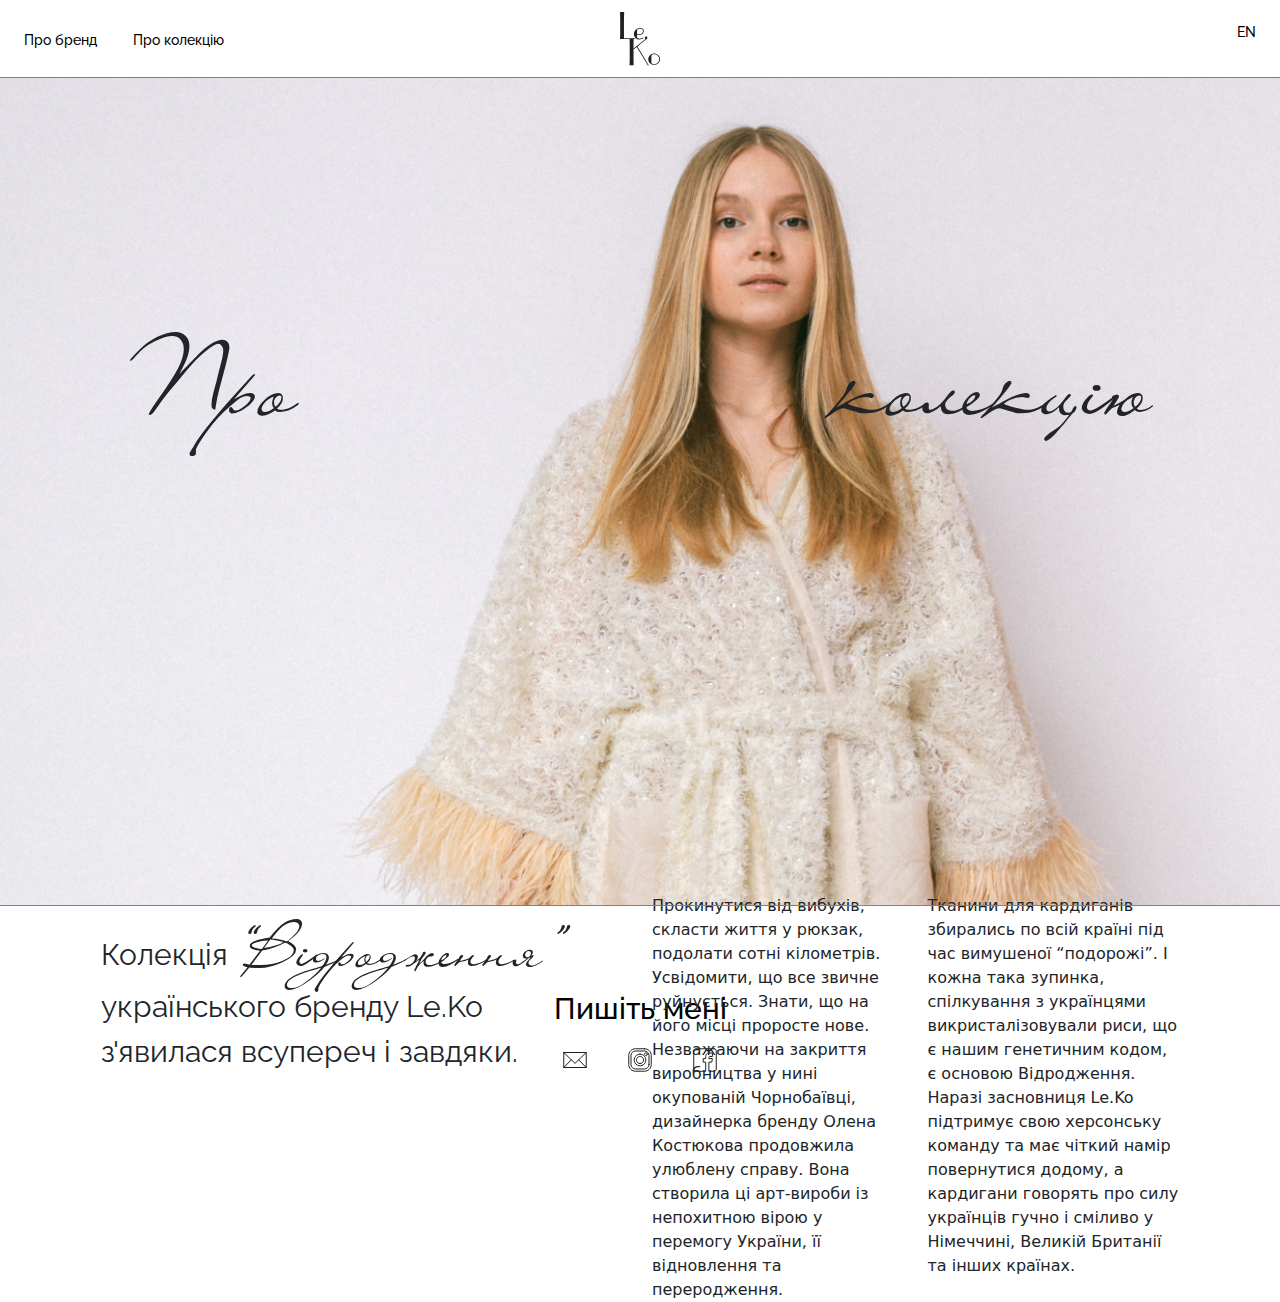
==== about-us.html @ fc782936 "added new page about us" ====
<!doctype html>
<html lang="en">
<head>
    <meta charset="UTF-8">
    <meta name="viewport"
          content="width=device-width, user-scalable=no, initial-scale=1.0, maximum-scale=1.0, minimum-scale=1.0">
    <meta http-equiv="X-UA-Compatible" content="ie=edge">
    <title>Freedom</title>

    <link href="https://cdn.jsdelivr.net/npm/bootstrap@5.0.2/dist/css/bootstrap.min.css" rel="stylesheet"
          integrity="sha384-EVSTQN3/azprG1Anm3QDgpJLIm9Nao0Yz1ztcQTwFspd3yD65VohhpuuCOmLASjC" crossorigin="anonymous">

    <link rel="preconnect" href="https://fonts.googleapis.com">
    <link rel="preconnect" href="https://fonts.gstatic.com" crossorigin>
    <link href="https://fonts.googleapis.com/css2?family=Raleway:wght@400;500&display=swap" rel="stylesheet">


    <link rel="stylesheet" href="css/owl.carousel.min.css">
    <link rel="stylesheet" href="css/owl.theme.default.min.css">

    <link rel="stylesheet" href="css/main-style.css">


</head>
<body>


<header class="cont d-flex justify-content-between align-items-center">
    <ul class="d-flex col-4">
        <li><a href="#"> Про бренд </a></li>
        <li><a href="#">Про колекцію</a></li>
    </ul>

    <a href="#" class="logo">
        <img src="images/logo.svg" alt="logo">
    </a>

    <p class="language col-4">
        EN
    </p>

</header>


<section class="main-section about-main-sec">
    <div class="container">

        <div class="d-flex justify-content-between pro-collection">
            <span>Про</span>
            <span>колекцiю</span>

        </div>

        <div class="about-articles row test-j">
            <div class="col-6 ">
            <article class="about-main-comment">
                Колекція <span> “Вiдродження” </span> українського бренду Le.Ko з'явилася всупереч і завдяки.
            </article>
            </div>
            <article class="col-3">
                Прокинутися від вибухів, скласти життя у рюкзак, подолати сотні кілометрів. Усвідомити, що все звичне руйнується. Знати, що на його місці проросте нове.

                Незважаючи на закриття виробництва у нині окупованій Чорнобаївці, дизайнерка бренду Олена Костюкова продовжила улюблену справу. Вона створила ці арт-вироби із непохитною вірою у перемогу України, її відновлення та переродження.
            </article>
            <articl class="col-3">
                Тканини для кардиганів збирались по всій країні під час вимушеної “подорожі”. І кожна така зупинка, спілкування з українцями викристалізовували риси, що є нашим генетичним кодом, є основою Відродження.

                Наразі засновниця Le.Ko підтримує свою херсонську команду та має чіткий намір повернутися додому, а кардигани говорять про силу українців гучно і сміливо у Німеччині, Великій Британії та інших країнах.
            </article>
        </div>




    </div>





</section>







<footer>
    <div class="contacts">
        <p>
            Пишіть мені
        </p>

        <a href="#">
            <img src="images/mail.svg" alt="mail">
        </a>

        <a href="#">
            <img src="images/insta.svg" alt="insta">
        </a>

        <a href="#">
            <img src="images/facebook.svg" alt="facebook">
        </a>

    </div>
</footer>


<script
        src="https://code.jquery.com/jquery-3.6.0.min.js"
        integrity="sha256-/xUj+3OJU5yExlq6GSYGSHk7tPXikynS7ogEvDej/m4="
        crossorigin="anonymous"></script>

<script src="https://cdn.jsdelivr.net/npm/bootstrap@5.0.2/dist/js/bootstrap.bundle.min.js"
        integrity="sha384-MrcW6ZMFYlzcLA8Nl+NtUVF0sA7MsXsP1UyJoMp4YLEuNSfAP+JcXn/tWtIaxVXM"
        crossorigin="anonymous"></script>


<script src="js/owl.carousel.min.js"></script>
<script src="js/owl.carousel.js"></script>

<script src="js/script-freedom.js"></script>

</body>
</html>
---- css/main-style.css ----
@import url(bootstrap.css);
@font-face {
  font-family: 'Liana';
  src: url("../fonts/Liana.woff2") format("woff2"), url("../fonts/Liana.woff") format("woff"), url("../fonts/Liana.ttf") format("truetype");
  font-weight: normal;
  font-style: normal;
  font-display: swap; }
* {
  margin: 0;
  padding: 0;
  box-sizing: border-box; }

body {
  overflow-x: hidden; }

header {
  font-weight: 500;
  color: #000;
  font-size: 14px;
  font-family: "Raleway", sans-serif;
  padding-top: 12px;
  padding-bottom: 12px; }
  header svg {
    width: 100%; }
  header ul {
    flex-wrap: wrap;
    padding-left: 0;
    margin-bottom: 0; }
  header li {
    padding-top: 2px;
    list-style: none;
    margin: 0 18px; }
    header li:last-of-type {
      margin-right: 0; }
    header li:first-of-type {
      margin-left: 0; }
    header li a:hover {
      color: #000; }
    @media screen and (max-width: 768px) {
      header li {
        margin-left: 0; } }

.logo {
  display: block;
  max-width: 60px; }
  .logo img {
    display: block;
    width: 100%; }

.container {
  padding-left: 31px;
  padding-right: 31px;
  margin: auto; }

section {
  position: relative; }

a {
  text-decoration: none;
  display: inline-block;
  color: #000; }

.language {
  padding-top: 2px;
  text-align: end; }

div.carousel {
  position: relative; }

.btn-scroll-right {
  position: absolute;
  right: 10px;
  top: 48%;
  width: 40px;
  height: 40px;
  padding: 0; }

.btn-scroll-left {
  position: absolute;
  left: 10px;
  top: 48%;
  width: 40px;
  height: 40px;
  padding: 0;
  transform: rotate(180deg); }

ul.items {
  width: 100%;
  height: 600px;
  display: flex;
  padding: 0;
  margin: 0;
  /*margin-left: -320px;*/
  /*margin-left: -400px;*/
  position: relative;
  align-items: center; }

ul.items li {
  list-style-type: none;
  /*width: 288px;*/
  /*width: 400px;*/
  transition: transform .5s ease-in-out, left .5s ease-in-out, margin-left .5s ease-in-out, margin-right .5s ease-in-out, width .5s ease-in-out, height .5s ease-in-out;
  position: relative;
  /*transform: scale(0);*/
  width: 0;
  height: 0; }

/* all items */
ul.items li span {
  display: none; }

ul.items li:nth-child(3) {
  margin-left: 10px; }

ul.items li:nth-child(5) {
  margin-right: 10px; }

/* right items */
ul.items li:nth-child(2),
ul.items li:nth-child(6) {
  /*transform: scale(.5);*/
  width: 200px;
  height: 300px; }

ul.items li:nth-child(3) {
  /*margin-left: -49px;*/
  /*margin-right: 49px;*/ }

/* center item */
ul.items li:nth-child(4) {
  /*transform: scale(1);*/
  width: 400px;
  height: 600px;
  margin-right: 10px;
  margin-left: 10px;
  cursor: pointer; }

/* left items */
ul.items li:nth-child(3),
ul.items li:nth-child(5) {
  /*transform: scale(.75);*/
  width: 300px;
  height: 450px; }

ul.items img {
  /*width: 400px;*/
  /*height: 600px;*/
  width: 100%;
  height: 100%; }

/* titles */
ul.titles {
  padding: 0;
  margin: 0;
  display: block;
  position: absolute;
  top: 45%;
  font-size: 60px;
  width: 100%;
  text-align: center;
  color: red; }
  ul.titles a {
    color: white; }

ul.titles li {
  list-style-type: none;
  transform: scale(0);
  opacity: 0;
  transition: transform .5s linear, opacity .5s linear;
  position: absolute;
  width: 100%;
  top: 0;
  font-weight: 400;
  color: #fff;
  font-size: 170px;
  font-family: "Liana"; }

ul.titles li:nth-child(4) {
  opacity: 1;
  transform: scale(1); }

div.carousel a.left {
  position: absolute;
  left: 0;
  top: 0;
  bottom: 0;
  width: 36%; }

div.carousel a.right {
  position: absolute;
  right: 0;
  top: 0;
  bottom: 0;
  width: 36%; }

h1 {
  font-weight: 400;
  color: #000;
  font-size: 100px;
  font-family: "Liana"; }

.text {
  font-weight: 400;
  color: #000;
  font-size: 16px;
  font-family: "Raleway", sans-serif;
  line-height: 24px; }

.title {
  font-weight: 500;
  color: #000;
  font-size: 30px;
  font-family: "Raleway", sans-serif; }
  @media screen and (max-width: 912px) {
    .title {
      font-size: 24px; } }

.main-section {
  position: relative; }
  .main-section:before {
    content: '';
    display: block;
    height: 1px;
    background-color: gray;
    position: absolute;
    top: -1px;
    width: 100%; }
  .main-section:after {
    content: '';
    display: block;
    height: 1px;
    background-color: gray;
    position: absolute;
    bottom: 0;
    width: 100%; }
    @media screen and (max-width: 800px) {
      .main-section:after {
        display: none; } }
  .main-section .big-pic-main {
    position: relative;
    margin-right: -200px;
    max-width: 715px; }
    .main-section .big-pic-main img {
      display: block;
      width: 100%; }
  @media screen and (max-width: 1060px) {
    .main-section .main-sec-article {
      padding-top: 65px; }
    .main-section .main-sec-p-cont {
      margin-bottom: 45px; }
    .main-section .button {
      margin-bottom: 60px; } }
  @media screen and (max-width: 912px) {
    .main-section h1 {
      font-size: 50px; } }
  @media screen and (max-width: 830px) {
    .main-section .button {
      padding: 15px 30px; } }
  @media screen and (max-width: 800px) {
    .main-section .cont.d-flex {
      flex-direction: column-reverse; }
    .main-section .big-pic-main {
      margin: 0 -20px;
      max-width: 800px; }
      .main-section .big-pic-main:after {
        content: '';
        display: block;
        height: 1px;
        background-color: gray;
        position: absolute;
        bottom: 0;
        width: 100%; }
    .main-section .main-sec-article {
      max-width: 100%;
      margin-right: 0; }
    .main-section .button {
      display: none; }
    .main-section .main-sec-p {
      max-width: 100%; }
    .main-section h1 {
      position: absolute;
      top: 23px;
      right: 20px;
      z-index: 2; }
    .main-section .main-sec-p-cont {
      margin-bottom: 0; } }
  @media screen and (max-width: 550px) {
    .main-section .main-sec-p-cont {
      flex-direction: column; }
    .main-section .main-sec-p {
      margin-bottom: 0;
      max-width: 100%; }
      .main-section .main-sec-p:first-of-type {
        margin-right: 0;
        margin-bottom: 20px; } }

.rebirth-main-img {
  background-image: url("../images/rebirth-main.jpg"); }

.light-main-sec {
  background-image: url("../images/light-main-pic.jpg"); }

.flight-main-sec {
  background-image: url("../images/flight-main-sec.jpg"); }

.main-sec-picture {
  right: 0;
  top: 0;
  bottom: 0;
  position: absolute;
  max-width: 660px;
  padding: 0; }

.main-sec-article {
  padding-top: 105px;
  max-width: 49%;
  margin-right: 20px; }
  .main-sec-article .title {
    margin-bottom: 24px; }

.main-sec-p {
  max-width: 292px;
  width: 100%; }
  .main-sec-p:first-of-type {
    margin-right: 25px;
    margin-bottom: 0; }

.main-sec-p-cont {
  display: flex;
  margin-bottom: 60px; }

.button {
  text-align: center;
  display: inline-block;
  color: #000;
  margin-bottom: 120px;
  font-weight: 400;
  color: #000;
  font-size: 14px;
  font-family: "Raleway", sans-serif;
  padding: 30px 55px;
  border-radius: 50%;
  border: 1px solid #000; }

.cont {
  max-width: 1252px;
  margin: auto; }
  @media screen and (max-width: 1300px) {
    .cont {
      padding-left: 10px;
      padding-right: 10px; } }
  @media screen and (max-width: 800px) {
    .cont {
      padding-left: 20px;
      padding-right: 20px; } }

.section2 {
  padding-top: 150px;
  padding-bottom: 150px; }
  .section2 .sec2-picture {
    max-width: 400px;
    margin-right: 16px; }
    .section2 .sec2-picture:last-of-type {
      margin-right: 0; }
  .section2 img {
    display: block;
    width: 100%; }
  @media screen and (max-width: 650px) {
    .section2 {
      padding-top: 60px; }
      .section2 .cont.d-flex {
        flex-direction: column-reverse; }
        .section2 .cont.d-flex .sec2-picture {
          margin-right: 0; }
          .section2 .cont.d-flex .sec2-picture:nth-of-type(1) {
            max-width: 100%; }
          .section2 .cont.d-flex .sec2-picture:nth-of-type(2) {
            max-width: 75%;
            position: relative;
            z-index: 2;
            bottom: 125px;
            left: 25%;
            min-width: 205px; } }
        @media screen and (max-width: 650px) and (max-width: 495px) {
          .section2 .cont.d-flex .sec2-picture:nth-of-type(2) {
            bottom: 60px; } }
  @media screen and (max-width: 650px) {
          .section2 .cont.d-flex .sec2-picture:nth-of-type(3) {
            max-width: 75%;
            min-width: 205px;
            transform: scale(-1, 1); } }

.section-match:before {
  content: '';
  display: block;
  height: 1px;
  background-color: gray;
  position: absolute;
  top: 0;
  width: 100%; }
.section-match:after {
  content: '';
  display: block;
  height: 1px;
  background-color: gray;
  position: absolute;
  bottom: 0;
  width: 100%; }
.section-match article {
  padding-top: 72px; }
  @media screen and (max-width: 1085px) {
    .section-match article {
      padding-top: 10px; } }
  @media screen and (max-width: 943px) {
    .section-match article {
      width: 100%; }
      .section-match article .d-flex {
        justify-content: center; } }
.section-match .match-pictures {
  margin-bottom: 24px; }
.section-match .match-big-picture {
  max-width: 616px;
  margin-right: 16px;
  max-height: 800px;
  height: 100%;
  overflow: hidden; }
  .section-match .match-big-picture img {
    display: block;
    width: 100%; }
  @media screen and (max-width: 943px) {
    .section-match .match-big-picture {
      display: none; } }
.section-match .match-small-pic {
  width: 49%;
  max-width: 296px; }
  .section-match .match-small-pic img {
    display: block;
    width: 100%;
    margin-bottom: 24px; }
  .section-match .match-small-pic:first-of-type {
    margin-right: 16px; }
    @media screen and (max-width: 943px) {
      .section-match .match-small-pic:first-of-type {
        margin-right: 20px; } }
.section-match .title {
  text-align: center;
  margin-bottom: 24px; }
  @media screen and (max-width: 660px) {
    .section-match .title {
      text-align: start; } }
  @media screen and (max-width: 416px) {
    .section-match .title {
      max-width: 205px; } }
.section-match .match-text {
  font-weight: 400;
  color: #000;
  font-size: 16px;
  font-family: "Raleway", sans-serif;
  line-height: 24px;
  margin-bottom: 0; }
  @media screen and (max-width: 610px) {
    .section-match .match-text {
      font-size: 14px; } }
@media screen and (max-width: 943px) {
  .section-match {
    padding-bottom: 60px; } }

.rest-cardigans {
  box-sizing: border-box;
  padding-top: 150px;
  padding-bottom: 150px; }
  .rest-cardigans h4 {
    margin-bottom: 60px; }

.ul-carousel {
  list-style: none;
  display: flex;
  align-items: center;
  height: 650px;
  padding: 0;
  position: relative; }
  .ul-carousel li {
    position: relative;
    box-sizing: border-box;
    transition: width 0.3s ease-in, height 0.3s ease-in;
    width: 0;
    height: 0; }
    .ul-carousel li img {
      display: block;
      width: 100%;
      height: 100%; }
    .ul-carousel li:nth-of-type(2) {
      display: block;
      max-width: 510px;
      height: 650px;
      width: 100%;
      margin-right: 125px; }
    .ul-carousel li:nth-of-type(3) {
      display: block;
      max-width: 404px;
      width: 100%;
      height: 550px;
      margin-right: 125px; }
    .ul-carousel li:nth-of-type(4) {
      display: block;
      max-width: 510px;
      width: 100%;
      height: 650px; }

.arrow-left {
  display: inline-block;
  top: -16%;
  right: 37%;
  height: 50px;
  width: 105px;
  position: absolute;
  background-image: url("../images/arrow-left-new.svg"); }

.arrow-right {
  position: absolute;
  top: -16%;
  right: 26%;
  display: inline-block;
  height: 50px;
  width: 105px;
  background-image: url("../images/arrow-right-new.svg"); }

.overflow-x {
  overflow-x: hidden; }

.m {
  margin-right: -450px; }

.order-sec {
  padding-top: 24px; }
  .order-sec:before {
    content: '';
    display: block;
    height: 1px;
    background-color: gray;
    position: absolute;
    top: 0;
    width: 100%; }
  @media screen and (max-width: 998px) {
    .order-sec .flex-adapt {
      flex-direction: column-reverse; } }
  .order-sec .title {
    margin-bottom: 60px; }
    @media screen and (max-width: 896px) {
      .order-sec .title {
        margin-bottom: 24px; } }
  .order-sec .photo-designer {
    max-width: 616px; }
    .order-sec .photo-designer img {
      display: block;
      width: 100%; }
    @media screen and (max-width: 998px) {
      .order-sec .photo-designer {
        margin: auto; } }
  .order-sec .designer-text {
    max-width: 635px;
    width: 100%; }
    @media screen and (max-width: 998px) {
      .order-sec .designer-text {
        max-width: 100%;
        margin-bottom: 36px; } }
  .order-sec .designer-title {
    font-weight: 400;
    color: #000;
    font-size: 60px;
    font-family: "Liana";
    line-height: 60px;
    position: relative;
    margin-bottom: 70px;
    padding-top: 116px;
    right: 10%;
    margin-right: -10%; }
    @media screen and (max-width: 1163px) {
      .order-sec .designer-title {
        font-size: 45px;
        margin-bottom: 45px; } }
    @media screen and (max-width: 998px) {
      .order-sec .designer-title {
        margin-right: 0;
        padding-top: 0;
        position: static;
        max-width: 700px; } }
    @media screen and (max-width: 500px) {
      .order-sec .designer-title {
        font-size: 40px;
        margin-bottom: 40px; } }
  .order-sec .designer-speech {
    font-weight: 400;
    color: #000;
    font-size: 20px;
    font-family: "Raleway", sans-serif;
    padding-left: 126px;
    position: relative;
    margin-bottom: 0;
    line-height: 28px; }
    .order-sec .designer-speech:before {
      content: '';
      display: inline-block;
      width: 15px;
      height: 17px;
      background-image: url("../images/dots.svg");
      background-size: contain;
      background-repeat: no-repeat;
      position: absolute;
      left: 100px; }
      @media screen and (max-width: 1163px) {
        .order-sec .designer-speech:before {
          position: relative;
          left: 0; } }
      @media screen and (max-width: 896px) {
        .order-sec .designer-speech:before {
          top: 7px; } }
    .order-sec .designer-speech span {
      display: block;
      max-width: 510px;
      margin-bottom: 30px; }
      @media screen and (max-width: 1163px) {
        .order-sec .designer-speech span {
          margin-bottom: 20px; } }
      .order-sec .designer-speech span:last-of-type {
        margin-bottom: 40px; }
        @media screen and (max-width: 470px) {
          .order-sec .designer-speech span:last-of-type {
            margin-bottom: 12px; } }
      @media screen and (max-width: 998px) {
        .order-sec .designer-speech span {
          max-width: 900px; } }
    @media screen and (max-width: 1163px) {
      .order-sec .designer-speech {
        padding-left: 30px; } }
    @media screen and (max-width: 998px) {
      .order-sec .designer-speech {
        padding-left: 0; } }
    @media screen and (max-width: 500px) {
      .order-sec .designer-speech {
        font-size: 16px; } }
  .order-sec .designer-name {
    font-weight: 600;
    color: #000;
    font-size: 16px;
    font-family: "Raleway", sans-serif;
    text-align: end;
    margin-bottom: 0; }
  .order-sec .test-j {
    padding-top: 150px;
    margin-bottom: 174px; }

.about-main-sec {
  background-image: url("../images/about-main-big.jpg");
  background-size: cover;
  height: 92vh; }
  .about-main-sec .pro-collection {
    padding-top: 20%;
    margin-bottom: 50vh;
    margin-left: 22px;
    margin-right: 22px;
    font-family: Liana;
    font-size: 100px; }
  .about-main-sec .about-main-comment {
    width: 494px;
    font-family: Raleway;
    font-size: 30px; }
    .about-main-sec .about-main-comment span {
      font-family: Liana;
      font-size: 60px; }

footer {
  padding-top: 80px;
  padding-bottom: 100px; }
  footer .contacts {
    text-align: center; }
    footer .contacts p {
      font-weight: 500;
      color: #000;
      font-size: 30px;
      font-family: "Raleway", sans-serif;
      margin-bottom: 16px; }
    footer .contacts img {
      display: inline-block;
      width: 24px;
      height: 24px;
      margin: 0 18px; }

/*# sourceMappingURL=main-style.css.map */
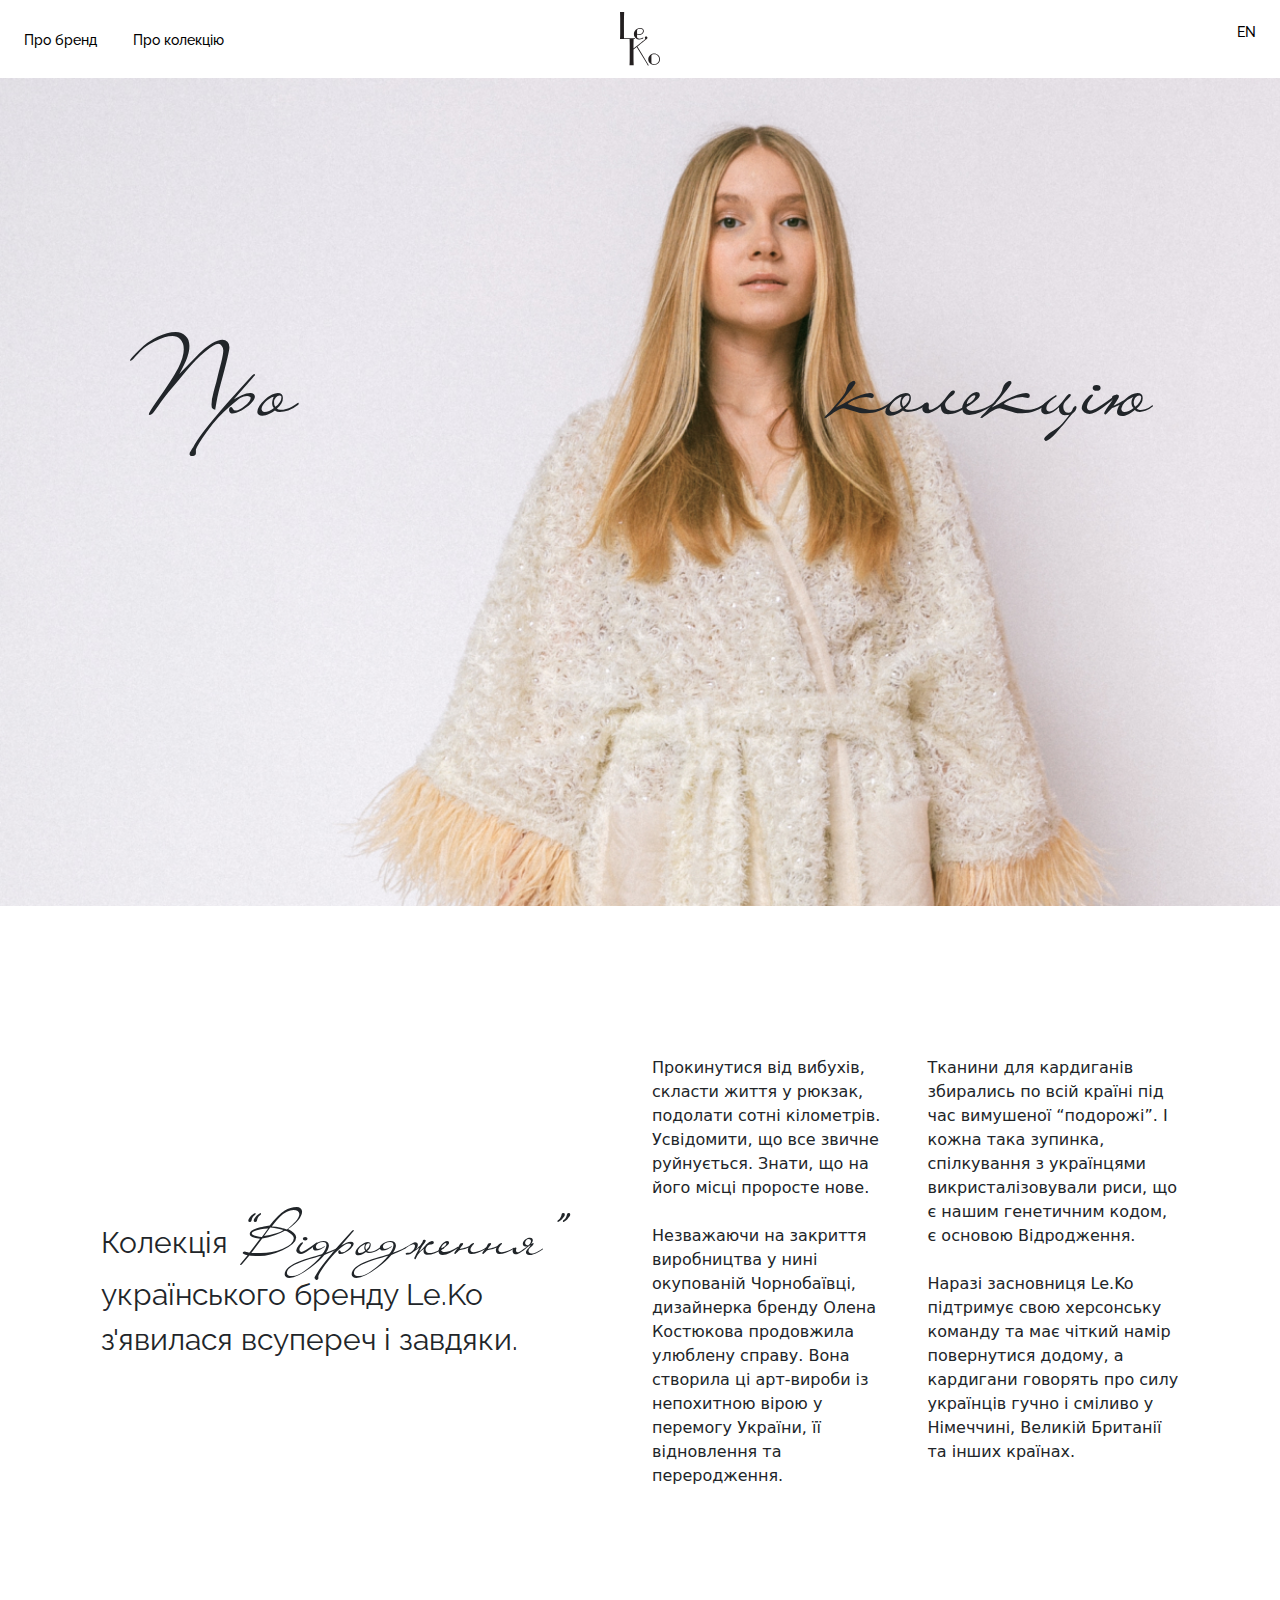
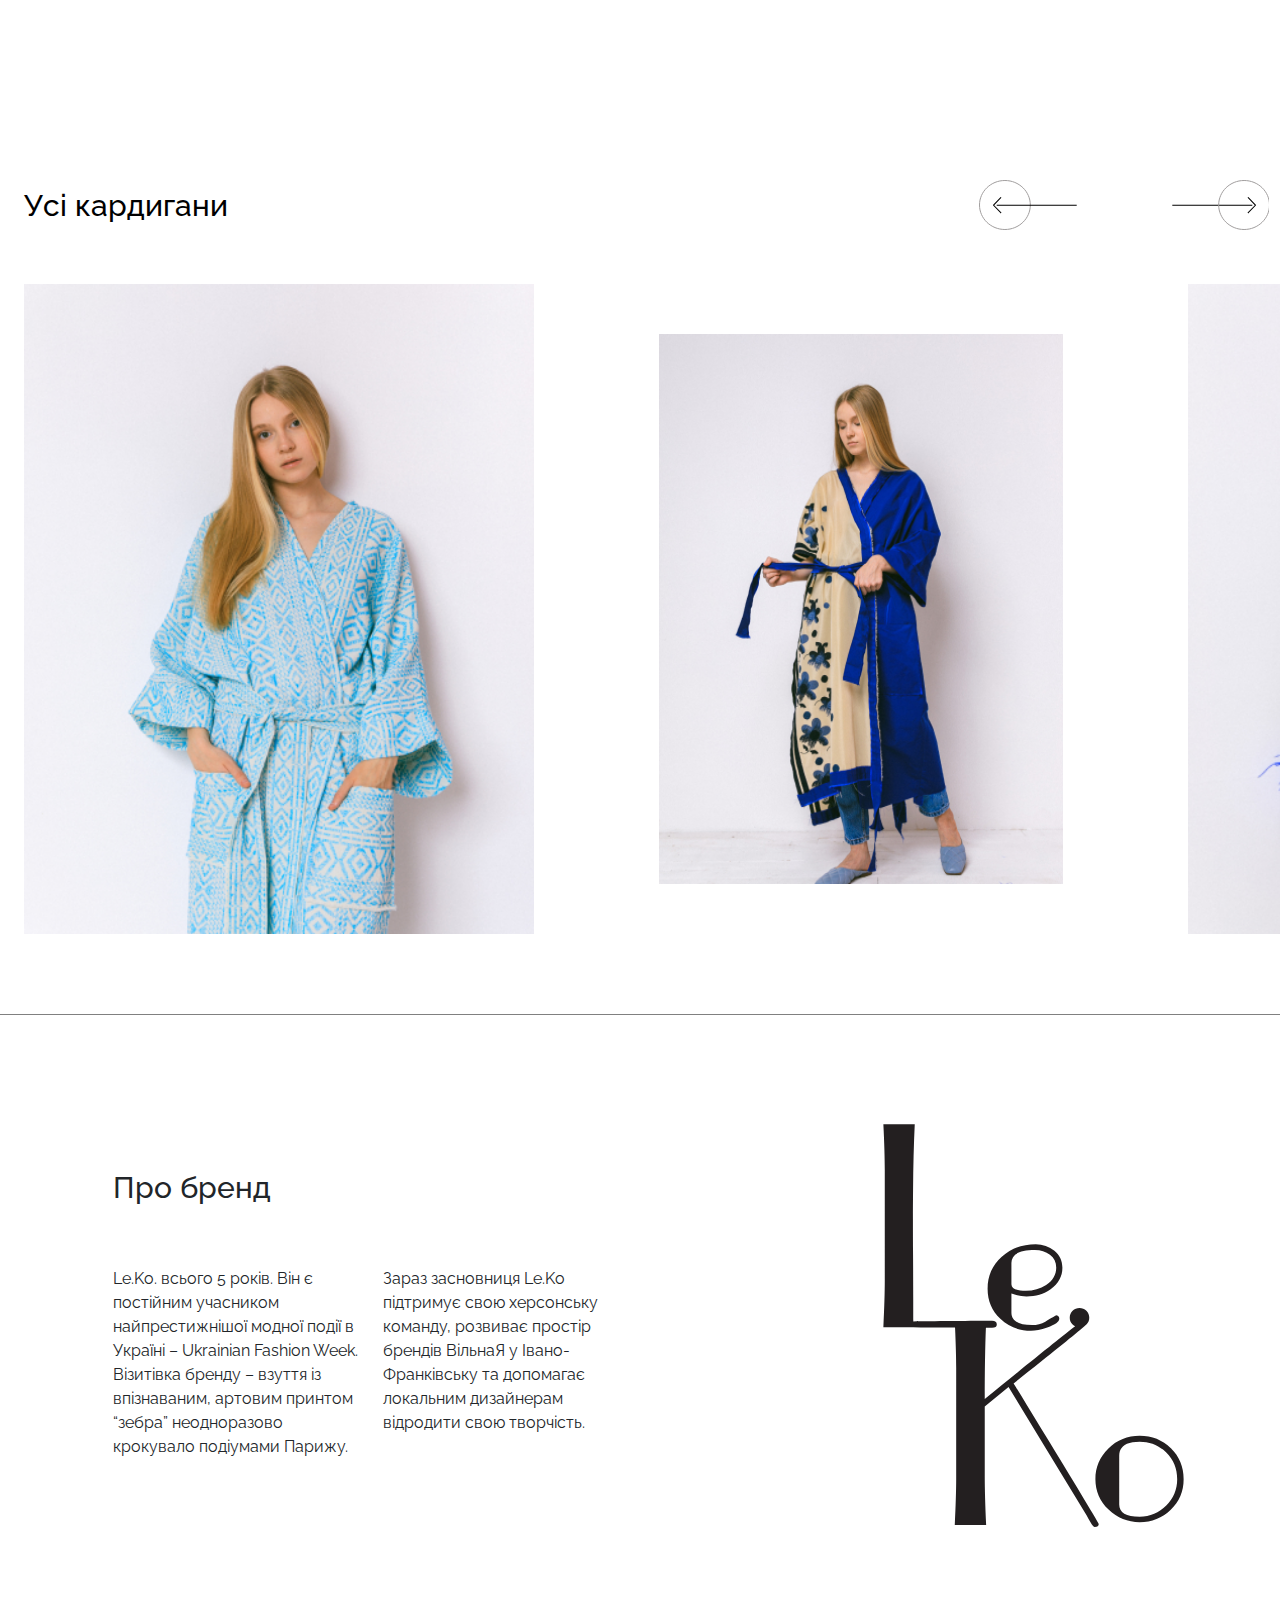
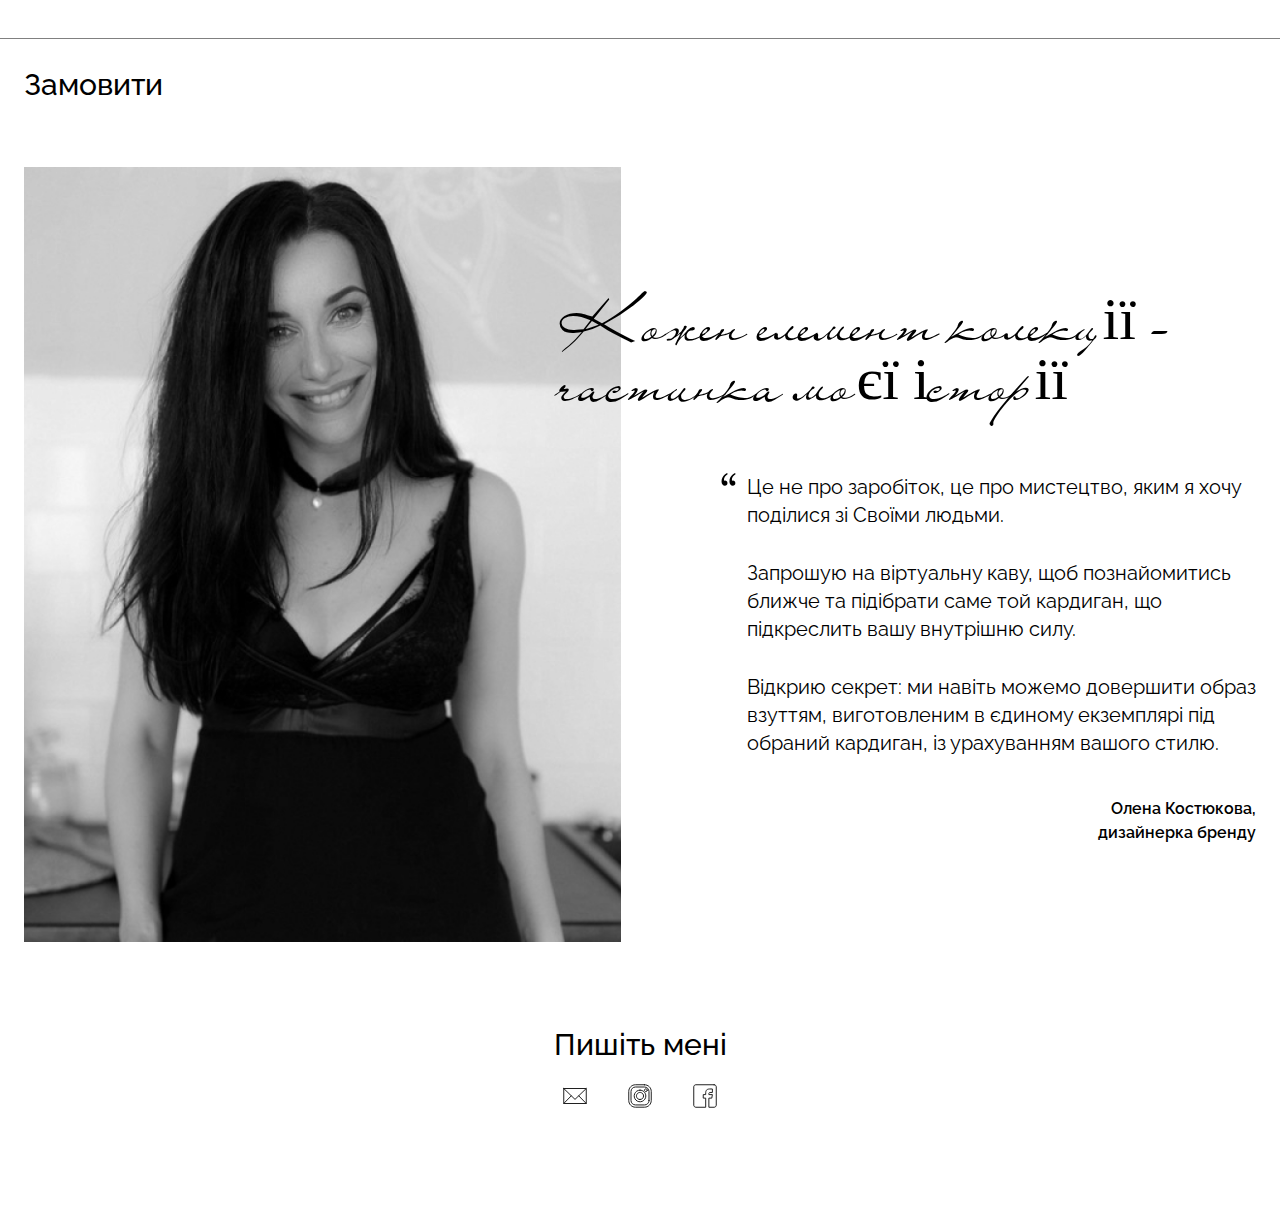
==== commit 112e375c: "finished page 'about us'" ====
--- a/about-us.html
+++ b/about-us.html
@@ -27,11 +27,11 @@
 
 <header class="cont d-flex justify-content-between align-items-center">
     <ul class="d-flex col-4">
-        <li><a href="#"> Про бренд </a></li>
-        <li><a href="#">Про колекцію</a></li>
+        <li><a target="_blank" href="about-us.html#about-brand"> Про бренд </a></li>
+        <li><a target="_blank" href="about-us.html">Про колекцію</a></li>
     </ul>
 
-    <a href="#" class="logo">
+    <a href="index.html" class="logo">
         <img src="images/logo.svg" alt="logo">
     </a>
 
@@ -42,7 +42,7 @@
 </header>
 
 
-<section class="main-section about-main-sec">
+<section class="about-main-sec">
     <div class="container">
 
         <div class="d-flex justify-content-between pro-collection">
@@ -51,39 +51,158 @@
 
         </div>
 
+    </div>
+
+
+</section>
+<section class="about-article-sec">
+    <div class="container">
         <div class="about-articles row test-j">
-            <div class="col-6 ">
-            <article class="about-main-comment">
-                Колекція <span> “Вiдродження” </span> українського бренду Le.Ko з'явилася всупереч і завдяки.
+            <div class="col-6 left-part d-flex">
+                <article class="about-main-comment">
+                    Колекція <span class="comment-vidrodzhennya"> “Вiдродження” </span> українського бренду Le.Ko
+                    з'явилася всупереч і завдяки.
+                </article>
+            </div>
+            <article class="col-3 comment-text">
+                Прокинутися від вибухів, скласти життя у рюкзак, подолати сотні кілометрів. Усвідомити, що все звичне
+                руйнується. Знати, що на його місці проросте нове.<br><br>
+
+                Незважаючи на закриття виробництва у нині окупованій Чорнобаївці, дизайнерка бренду Олена Костюкова
+                продовжила улюблену справу. Вона створила ці арт-вироби із непохитною вірою у перемогу України, її
+                відновлення та переродження.
             </article>
-            </div>
-            <article class="col-3">
-                Прокинутися від вибухів, скласти життя у рюкзак, подолати сотні кілометрів. Усвідомити, що все звичне руйнується. Знати, що на його місці проросте нове.
-
-                Незважаючи на закриття виробництва у нині окупованій Чорнобаївці, дизайнерка бренду Олена Костюкова продовжила улюблену справу. Вона створила ці арт-вироби із непохитною вірою у перемогу України, її відновлення та переродження.
+            <article class="col-3 comment-text">
+                Тканини для кардиганів збирались по всій країні під час вимушеної “подорожі”. І кожна така зупинка,
+                спілкування з українцями викристалізовували риси, що є нашим генетичним кодом, є основою
+                Відродження.<br><br>
+
+                Наразі засновниця Le.Ko підтримує свою херсонську команду та має чіткий намір повернутися додому, а
+                кардигани говорять про силу українців гучно і сміливо у Німеччині, Великій Британії та інших країнах.
             </article>
-            <articl class="col-3">
-                Тканини для кардиганів збирались по всій країні під час вимушеної “подорожі”. І кожна така зупинка, спілкування з українцями викристалізовували риси, що є нашим генетичним кодом, є основою Відродження.
-
-                Наразі засновниця Le.Ko підтримує свою херсонську команду та має чіткий намір повернутися додому, а кардигани говорять про силу українців гучно і сміливо у Німеччині, Великій Британії та інших країнах.
-            </article>
-        </div>
-
-
-
-
-    </div>
-
-
-
-
-
-</section>
-
-
-
-
-
+        </div>
+    </div>
+
+</section>
+
+<section class="rest-cardigans">
+    <div class="cont">
+        <h4 class="title">
+            Усі кардигани
+        </h4>
+
+
+        <ul class="ul-carousel m">
+
+            <a class="arrow-left">
+
+            </a>
+            <a class="arrow-right">
+
+            </a>
+
+            <li class="el1">
+                <img src="images/rest-butterfly.jpg" alt="picture">
+            </li>
+
+            <li class="el2">
+                <img src="images/rest-blue.jpg" alt="picture">
+            </li>
+
+            <li class="el3">
+                <img src="images/rest-blue-white.jpg" alt="picture">
+            </li>
+
+            <li class="el4">
+                <img src="images/rest-butterfly.jpg" alt="picture">
+            </li>
+
+            <li class="el5">
+                <img src="images/rest-blue.jpg" alt="picture">
+            </li>
+
+            <li class="el6">
+                <img src="images/rest-blue-white.jpg" alt="picture">
+            </li>
+
+        </ul>
+
+    </div>
+</section>
+<a id="about-brand" ></a>
+
+<section class="about-brand-sec ">
+    <div class="container row">
+        <div class="col-6 about-brand-text">
+            <h3>
+                Про бренд
+            </h3>
+            <div class="row">
+                <p class="col-6 comment-text">
+                    Le.Ko. всього 5 років. Він є постійним учасником найпрестижнішої модної події в Україні – Ukrainian
+                    Fashion Week.
+
+                    Візитівка бренду – взуття із впізнаваним, артовим принтом “зебра” неодноразово крокувало подіумами
+                    Парижу.
+                </p>
+                <p class="col-6 comment-text">
+                    Зараз засновниця Le.Ko підтримує свою херсонську команду, розвиває простір брендів ВільнаЯ у
+                    Івано-Франківську та допомагає локальним дизайнерам відродити свою творчість.
+                </p>
+            </div>
+        </div>
+        <div class="col-4 offset-2">
+            <div class="logo-div">
+                <img src="images/logo-pro-brand.svg" class="img-brand-logo">
+            </div>
+
+        </div>
+
+    </div>
+</section>
+
+<section class="order-sec">
+
+    <div class="cont">
+
+        <p class="title">
+            Замовити
+        </p>
+
+        <div class="d-flex justify-content-between flex-adapt">
+            <div class="photo-designer">
+                <img src="images/designer.jpg" alt="designer photo">
+            </div>
+
+            <div class="designer-text">
+                <p class="designer-title">
+                    Кожен елемент колекції – частинка моєї історії
+                </p>
+                <p class="designer-speech">
+                    <span>
+                        Це не про заробіток, це про мистецтво, яким я хочу поділися зі Своїми людьми.
+                    </span>
+
+                    <span>
+                        Запрошую на віртуальну каву, щоб познайомитись ближче та підібрати саме той кардиган, що підкреслить
+                    вашу внутрішню силу.
+                    </span>
+
+                    <span>
+                        Відкрию секрет: ми навіть можемо довершити образ взуттям, виготовленим в єдиному екземплярі під
+                    обраний кардиган, із урахуванням вашого стилю.
+                    </span>
+                </p>
+
+                <p class="designer-name">
+                    Олена Костюкова,<br> дизайнерка бренду
+                </p>
+            </div>
+        </div>
+
+
+    </div>
+</section>
 
 
 <footer>
--- a/css/main-style.css
+++ b/css/main-style.css
@@ -661,13 +661,57 @@
     margin-right: 22px;
     font-family: Liana;
     font-size: 100px; }
-  .about-main-sec .about-main-comment {
+
+.about-article-sec {
+  padding-top: 150px;
+  margin-bottom: 150px; }
+  .about-article-sec .about-main-comment {
     width: 494px;
     font-family: Raleway;
-    font-size: 30px; }
-    .about-main-sec .about-main-comment span {
+    font-size: 30px;
+    align-self: center; }
+    .about-article-sec .about-main-comment .comment-vidrodzhennya {
       font-family: Liana;
       font-size: 60px; }
+    .about-article-sec .about-main-comment .comment-text {
+      font-family: Raleway;
+      font-size: 16px;
+      line-height: 24px; }
+
+.about-brand-sec {
+  margin-bottom: 110px; }
+  .about-brand-sec:before {
+    content: '';
+    display: block;
+    height: 1px;
+    background-color: gray;
+    position: absolute;
+    top: -110px;
+    width: 100%; }
+  .about-brand-sec .comment-text {
+    font-family: Raleway;
+    font-size: 16px;
+    line-height: 24px; }
+  .about-brand-sec h3 {
+    font-family: Raleway;
+    font-size: 30px;
+    line-height: 38px;
+    margin-bottom: 60px; }
+  .about-brand-sec .logo-div {
+    height: 404px;
+    width: 404px;
+    margin: auto; }
+  .about-brand-sec .img-brand-logo {
+    height: 100%;
+    display: block;
+    margin: auto; }
+  .about-brand-sec .about-brand-text {
+    padding-top: 45px;
+    margin-bottom: 45px; }
+
+#about-brand {
+  position: relative;
+  top: -120px; }
 
 footer {
   padding-top: 80px;
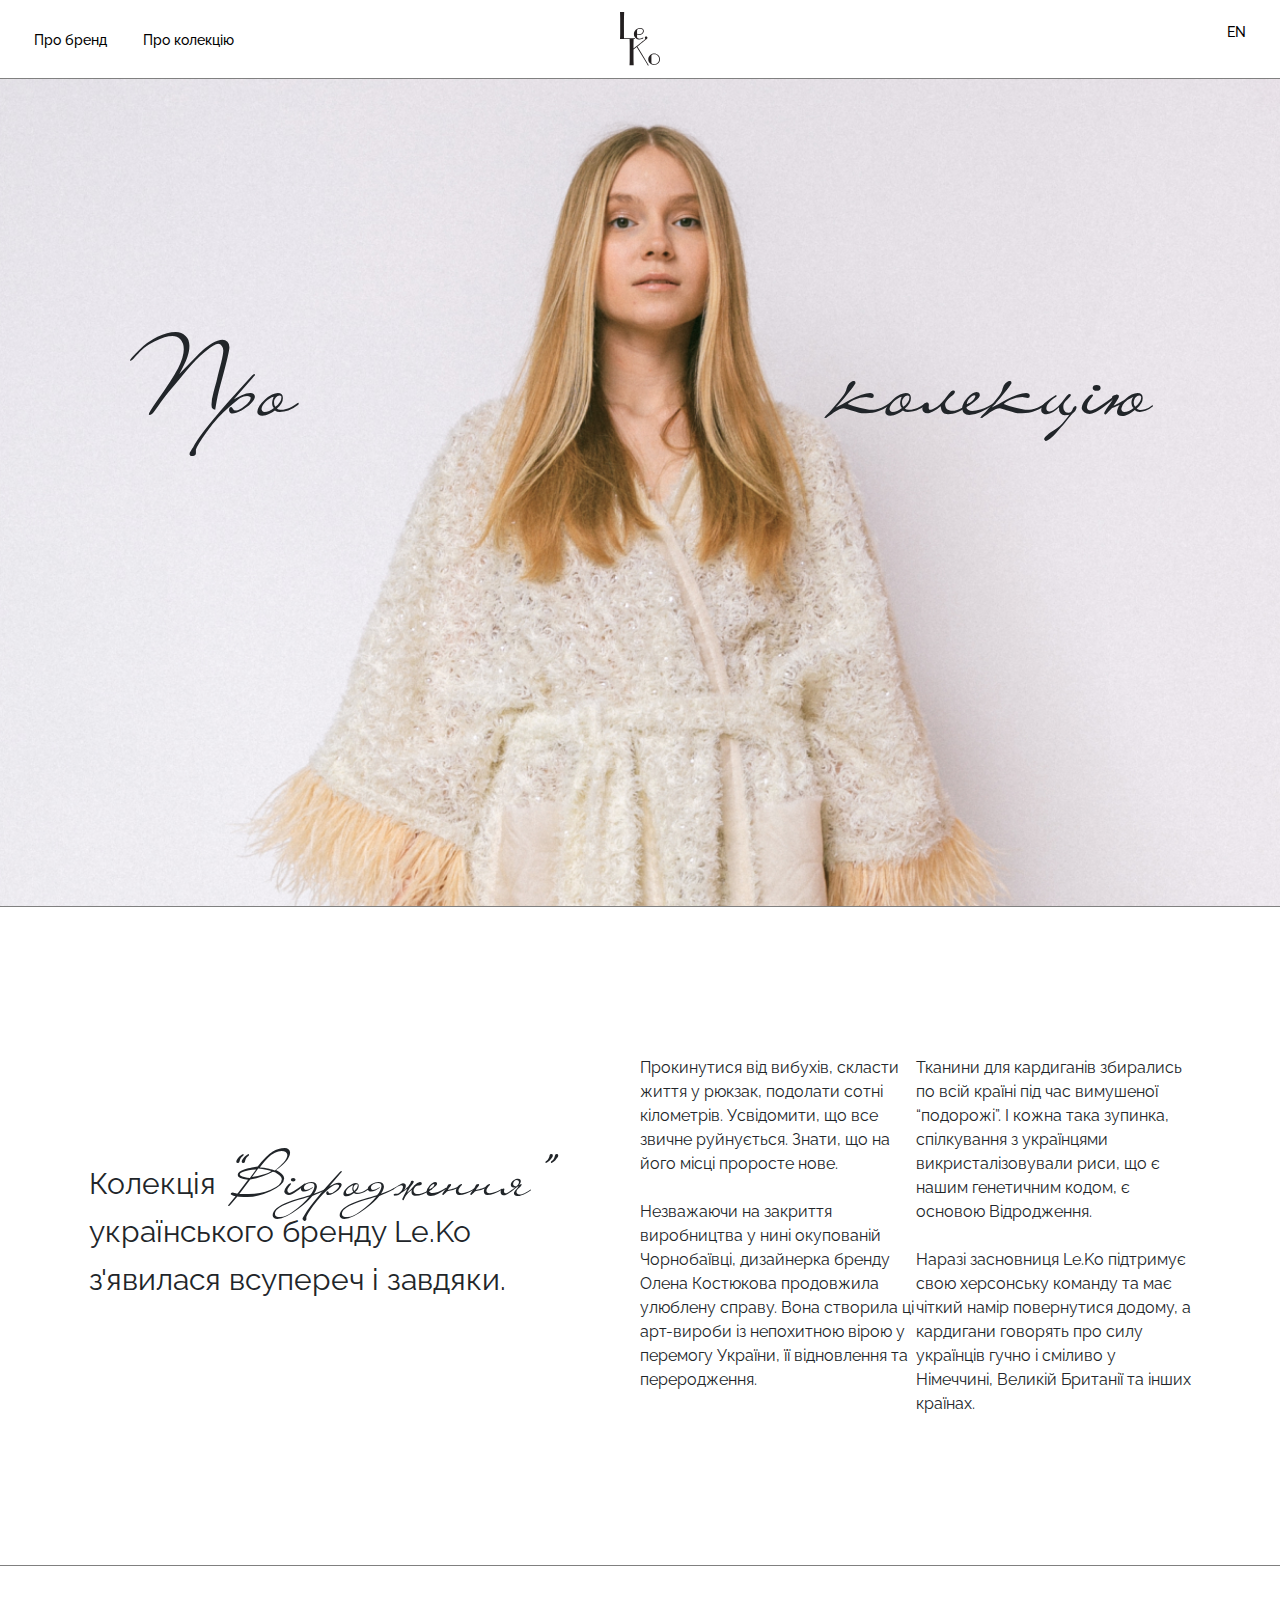
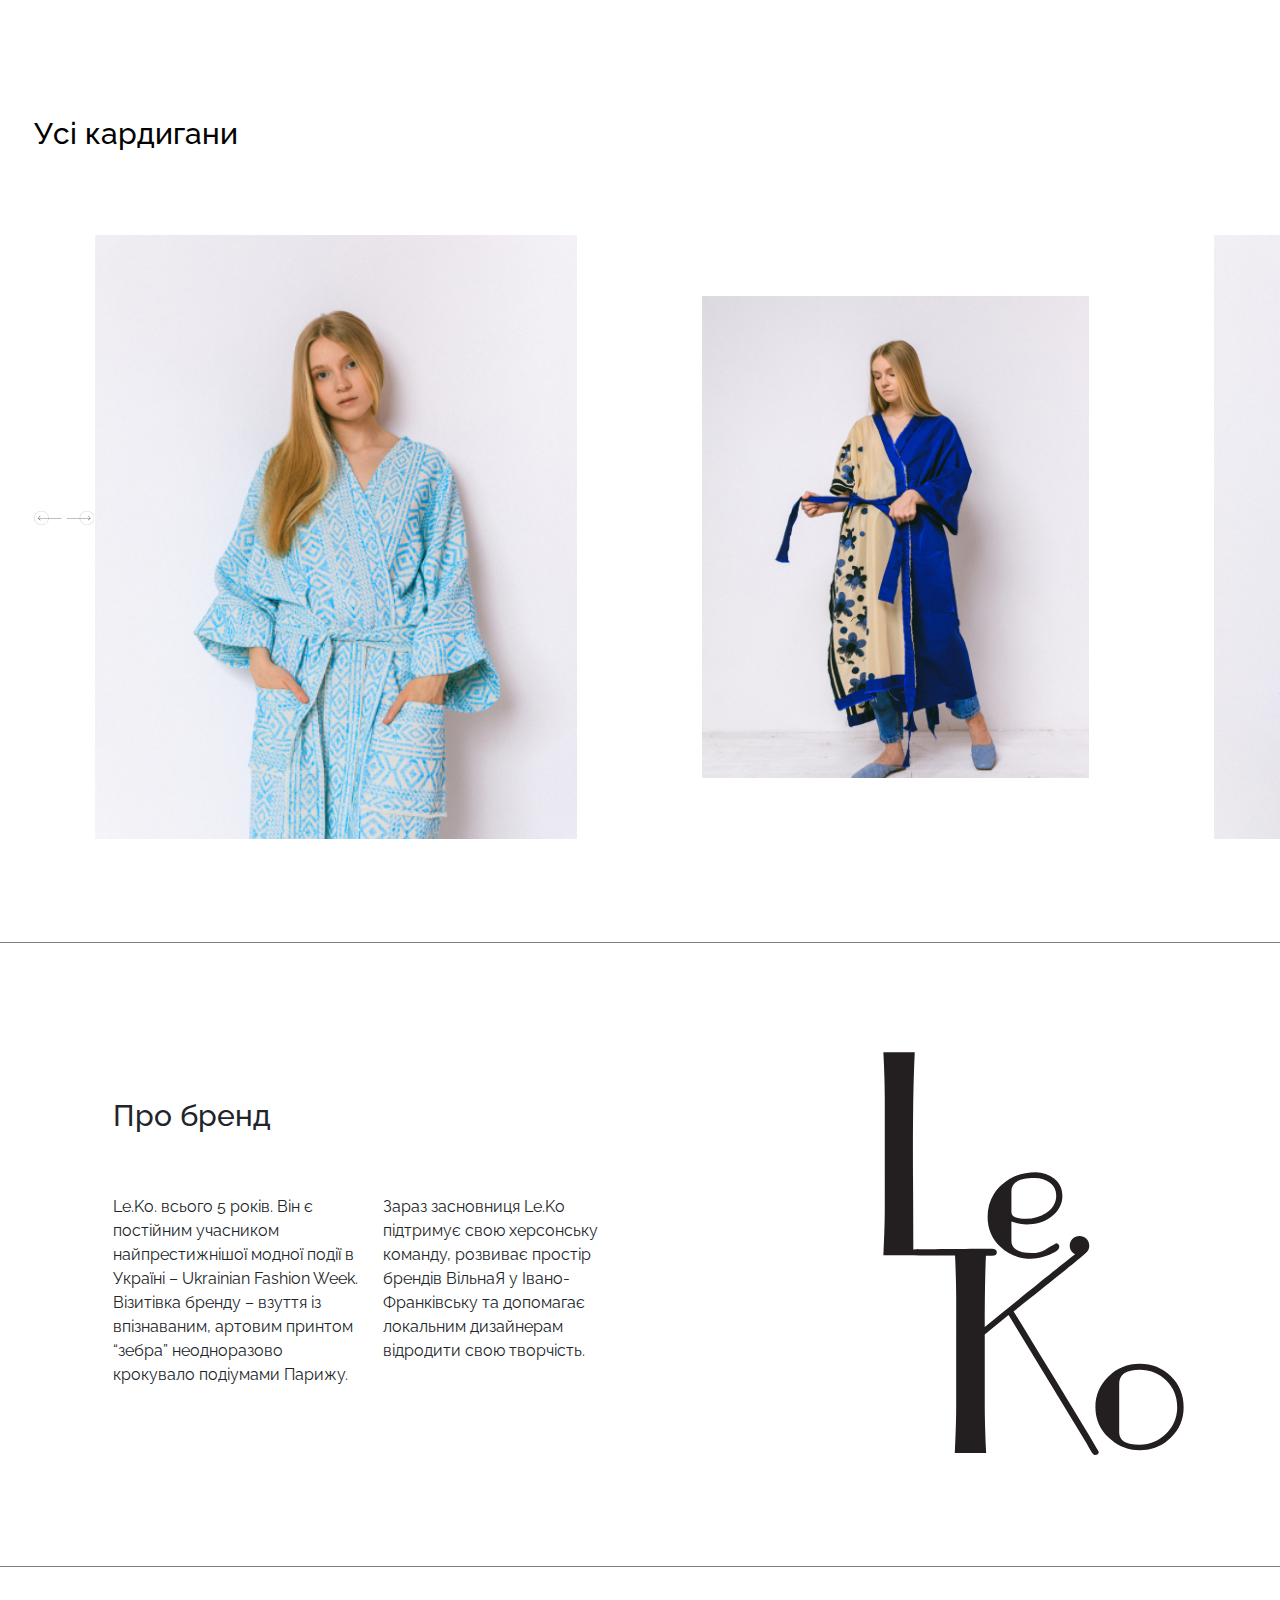
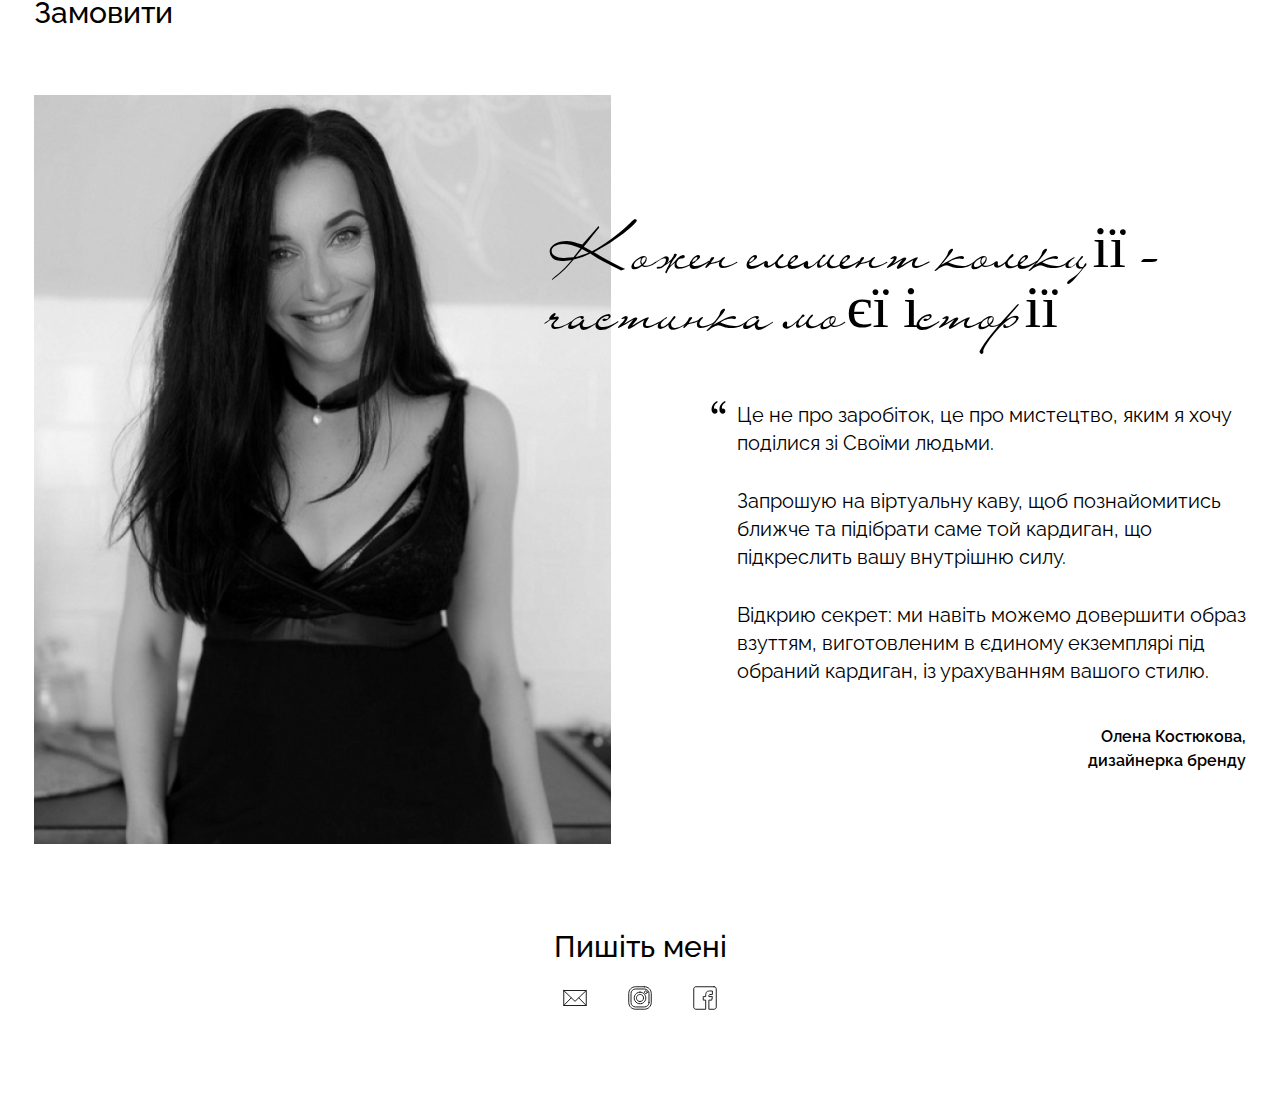
==== commit 20205ae2: "about page adapt." ====
--- a/about-us.html
+++ b/about-us.html
@@ -46,8 +46,8 @@
     <div class="container">
 
         <div class="d-flex justify-content-between pro-collection">
-            <span>Про</span>
-            <span>колекцiю</span>
+            <span class="span-pro">Про</span>
+            <span class="span-collection">колекцiю</span>
 
         </div>
 
@@ -58,13 +58,13 @@
 <section class="about-article-sec">
     <div class="container">
         <div class="about-articles row test-j">
-            <div class="col-6 left-part d-flex">
+            <div class="col-lg-6 col-sm-12 left-part d-flex">
                 <article class="about-main-comment">
                     Колекція <span class="comment-vidrodzhennya"> “Вiдродження” </span> українського бренду Le.Ko
                     з'явилася всупереч і завдяки.
                 </article>
             </div>
-            <article class="col-3 comment-text">
+            <article class="col-lg-3 col-sm-12 col-md-6 comment-text">
                 Прокинутися від вибухів, скласти життя у рюкзак, подолати сотні кілометрів. Усвідомити, що все звичне
                 руйнується. Знати, що на його місці проросте нове.<br><br>
 
@@ -72,7 +72,7 @@
                 продовжила улюблену справу. Вона створила ці арт-вироби із непохитною вірою у перемогу України, її
                 відновлення та переродження.
             </article>
-            <article class="col-3 comment-text">
+            <article class="col-lg-3 col-sm-12 col-md-6 comment-text">
                 Тканини для кардиганів збирались по всій країні під час вимушеної “подорожі”. І кожна така зупинка,
                 спілкування з українцями викристалізовували риси, що є нашим генетичним кодом, є основою
                 Відродження.<br><br>
--- a/css/main-style.css
+++ b/css/main-style.css
@@ -294,15 +294,6 @@
         margin-right: 0;
         margin-bottom: 20px; } }
 
-.rebirth-main-img {
-  background-image: url("../images/rebirth-main.jpg"); }
-
-.light-main-sec {
-  background-image: url("../images/light-main-pic.jpg"); }
-
-.flight-main-sec {
-  background-image: url("../images/flight-main-sec.jpg"); }
-
 .main-sec-picture {
   right: 0;
   top: 0;
@@ -346,10 +337,6 @@
   max-width: 1252px;
   margin: auto; }
   @media screen and (max-width: 1300px) {
-    .cont {
-      padding-left: 10px;
-      padding-right: 10px; } }
-  @media screen and (max-width: 800px) {
     .cont {
       padding-left: 20px;
       padding-right: 20px; } }
@@ -469,22 +456,47 @@
   box-sizing: border-box;
   padding-top: 150px;
   padding-bottom: 150px; }
+  .rest-cardigans .cont {
+    position: relative; }
   .rest-cardigans h4 {
     margin-bottom: 60px; }
+    @media screen and (max-width: 980px) {
+      .rest-cardigans h4 {
+        margin-bottom: 24px; } }
+  @media screen and (max-width: 1150px) {
+    .rest-cardigans {
+      padding-top: 50px;
+      padding-bottom: 60px; } }
+  @media screen and (max-width: 680px) {
+    .rest-cardigans {
+      padding-top: 12px; } }
 
 .ul-carousel {
   list-style: none;
   display: flex;
   align-items: center;
   height: 650px;
-  padding: 0;
-  position: relative; }
+  padding: 0; }
+  @media screen and (max-width: 930px) {
+    .ul-carousel {
+      height: 610px; } }
+  @media screen and (max-width: 780px) {
+    .ul-carousel {
+      height: 530px; } }
+  @media screen and (max-width: 680px) {
+    .ul-carousel {
+      height: 450px; } }
+  @media screen and (max-width: 500px) {
+    .ul-carousel {
+      height: 380px; } }
+  @media screen and (max-width: 380px) {
+    .ul-carousel {
+      height: 325px; } }
   .ul-carousel li {
     position: relative;
     box-sizing: border-box;
     transition: width 0.3s ease-in, height 0.3s ease-in;
-    width: 0;
-    height: 0; }
+    width: 0; }
     .ul-carousel li img {
       display: block;
       width: 100%;
@@ -492,38 +504,74 @@
     .ul-carousel li:nth-of-type(2) {
       display: block;
       max-width: 510px;
-      height: 650px;
       width: 100%;
       margin-right: 125px; }
+      @media screen and (max-width: 1250px) {
+        .ul-carousel li:nth-of-type(2) {
+          margin-right: 90px; } }
+      @media screen and (max-width: 1150px) {
+        .ul-carousel li:nth-of-type(2) {
+          margin-right: 50px; } }
+      @media screen and (max-width: 1050px) {
+        .ul-carousel li:nth-of-type(2) {
+          margin-right: 20px; } }
     .ul-carousel li:nth-of-type(3) {
       display: block;
       max-width: 404px;
-      width: 100%;
-      height: 550px;
+      width: 80%;
       margin-right: 125px; }
+      @media screen and (max-width: 1250px) {
+        .ul-carousel li:nth-of-type(3) {
+          margin-right: 90px; } }
+      @media screen and (max-width: 1150px) {
+        .ul-carousel li:nth-of-type(3) {
+          margin-right: 50px; } }
+      @media screen and (max-width: 1050px) {
+        .ul-carousel li:nth-of-type(3) {
+          margin-right: 20px; } }
     .ul-carousel li:nth-of-type(4) {
       display: block;
       max-width: 510px;
-      width: 100%;
-      height: 650px; }
+      width: 100%; }
+
+.arrow-cont {
+  max-width: 300px;
+  width: 100%;
+  display: flex;
+  justify-content: space-between;
+  position: absolute;
+  top: 2px;
+  right: 0; }
+  @media screen and (max-width: 1300px) {
+    .arrow-cont {
+      right: 20px; } }
+  @media screen and (max-width: 780px) {
+    .arrow-cont {
+      position: static;
+      margin: auto; } }
 
 .arrow-left {
   display: inline-block;
-  top: -16%;
-  right: 37%;
-  height: 50px;
+  height: 52px;
   width: 105px;
-  position: absolute;
-  background-image: url("../images/arrow-left-new.svg"); }
+  background-image: url("../images/arrow-left-new.svg");
+  background-size: contain;
+  background-repeat: no-repeat; }
+  @media screen and (max-width: 500px) {
+    .arrow-left {
+      transform: scale(0.9); } }
 
 .arrow-right {
-  position: absolute;
-  top: -16%;
-  right: 26%;
   display: inline-block;
-  height: 50px;
+  height: 52px;
   width: 105px;
-  background-image: url("../images/arrow-right-new.svg"); }
+  background-image: url("../images/arrow-left-new.svg");
+  transform: scale(-1, 1);
+  background-size: contain;
+  background-repeat: no-repeat; }
+  @media screen and (max-width: 500px) {
+    .arrow-right {
+      transform: scale(-0.9, 0.9); } }
 
 .overflow-x {
   overflow-x: hidden; }
@@ -579,6 +627,9 @@
       .order-sec .designer-title {
         font-size: 45px;
         margin-bottom: 45px; } }
+    @media screen and (max-width: 1120px) {
+      .order-sec .designer-title {
+        padding-top: 25px; } }
     @media screen and (max-width: 998px) {
       .order-sec .designer-title {
         margin-right: 0;
@@ -652,31 +703,96 @@
 
 .about-main-sec {
   background-image: url("../images/about-main-big.jpg");
+  background-position: top center;
   background-size: cover;
   height: 92vh; }
+  @media screen and (max-width: 767px) {
+    .about-main-sec {
+      background-image: url("../images/about-main-s.jpg"); } }
+  .about-main-sec:before {
+    content: '';
+    display: block;
+    height: 1px;
+    background-color: gray;
+    position: absolute;
+    top: 0;
+    width: 100%; }
   .about-main-sec .pro-collection {
     padding-top: 20%;
     margin-bottom: 50vh;
     margin-left: 22px;
     margin-right: 22px;
     font-family: Liana;
-    font-size: 100px; }
+    font-size: 100px;
+    position: relative; }
+    @media screen and (max-width: 767px) {
+      .about-main-sec .pro-collection {
+        font-size: 50px;
+        margin-left: 0;
+        margin-right: 0; } }
+  @media screen and (max-width: 575px) {
+    .about-main-sec .span-collection {
+      position: relative;
+      top: 160px; } }
 
 .about-article-sec {
   padding-top: 150px;
   margin-bottom: 150px; }
+  @media screen and (max-width: 767px) {
+    .about-article-sec {
+      padding-top: 60px;
+      margin-bottom: 60px; } }
+  .about-article-sec:before {
+    content: '';
+    display: block;
+    height: 1px;
+    background-color: gray;
+    position: absolute;
+    top: 0;
+    width: 100%; }
+  .about-article-sec:after {
+    content: '';
+    display: block;
+    height: 1px;
+    background-color: gray;
+    position: absolute;
+    bottom: -150px;
+    width: 100%; }
+    @media screen and (max-width: 767px) {
+      .about-article-sec:after {
+        bottom: -60px; } }
+  .about-article-sec article {
+    padding: 0; }
   .about-article-sec .about-main-comment {
     width: 494px;
     font-family: Raleway;
     font-size: 30px;
+    line-height: 48px;
     align-self: center; }
+    @media screen and (max-width: 575px) {
+      .about-article-sec .about-main-comment {
+        font-size: 20px;
+        line-height: 30px; } }
     .about-article-sec .about-main-comment .comment-vidrodzhennya {
       font-family: Liana;
       font-size: 60px; }
-    .about-article-sec .about-main-comment .comment-text {
-      font-family: Raleway;
-      font-size: 16px;
-      line-height: 24px; }
+      @media screen and (max-width: 1199px) {
+        .about-article-sec .about-main-comment .comment-vidrodzhennya {
+          font-size: 52px; } }
+      @media screen and (max-width: 575px) {
+        .about-article-sec .about-main-comment .comment-vidrodzhennya {
+          font-size: 34px; } }
+  .about-article-sec .comment-text {
+    font-family: Raleway;
+    font-size: 16px;
+    line-height: 24px; }
+    @media screen and (max-width: 575px) {
+      .about-article-sec .comment-text {
+        font-size: 14px;
+        line-height: 20px; } }
+  .about-article-sec .left-part {
+    margin-bottom: 24px;
+    padding: 0; }
 
 .about-brand-sec {
   margin-bottom: 110px; }
@@ -724,6 +840,9 @@
       font-size: 30px;
       font-family: "Raleway", sans-serif;
       margin-bottom: 16px; }
+      @media screen and (max-width: 860px) {
+        footer .contacts p {
+          font-size: 24px; } }
     footer .contacts img {
       display: inline-block;
       width: 24px;
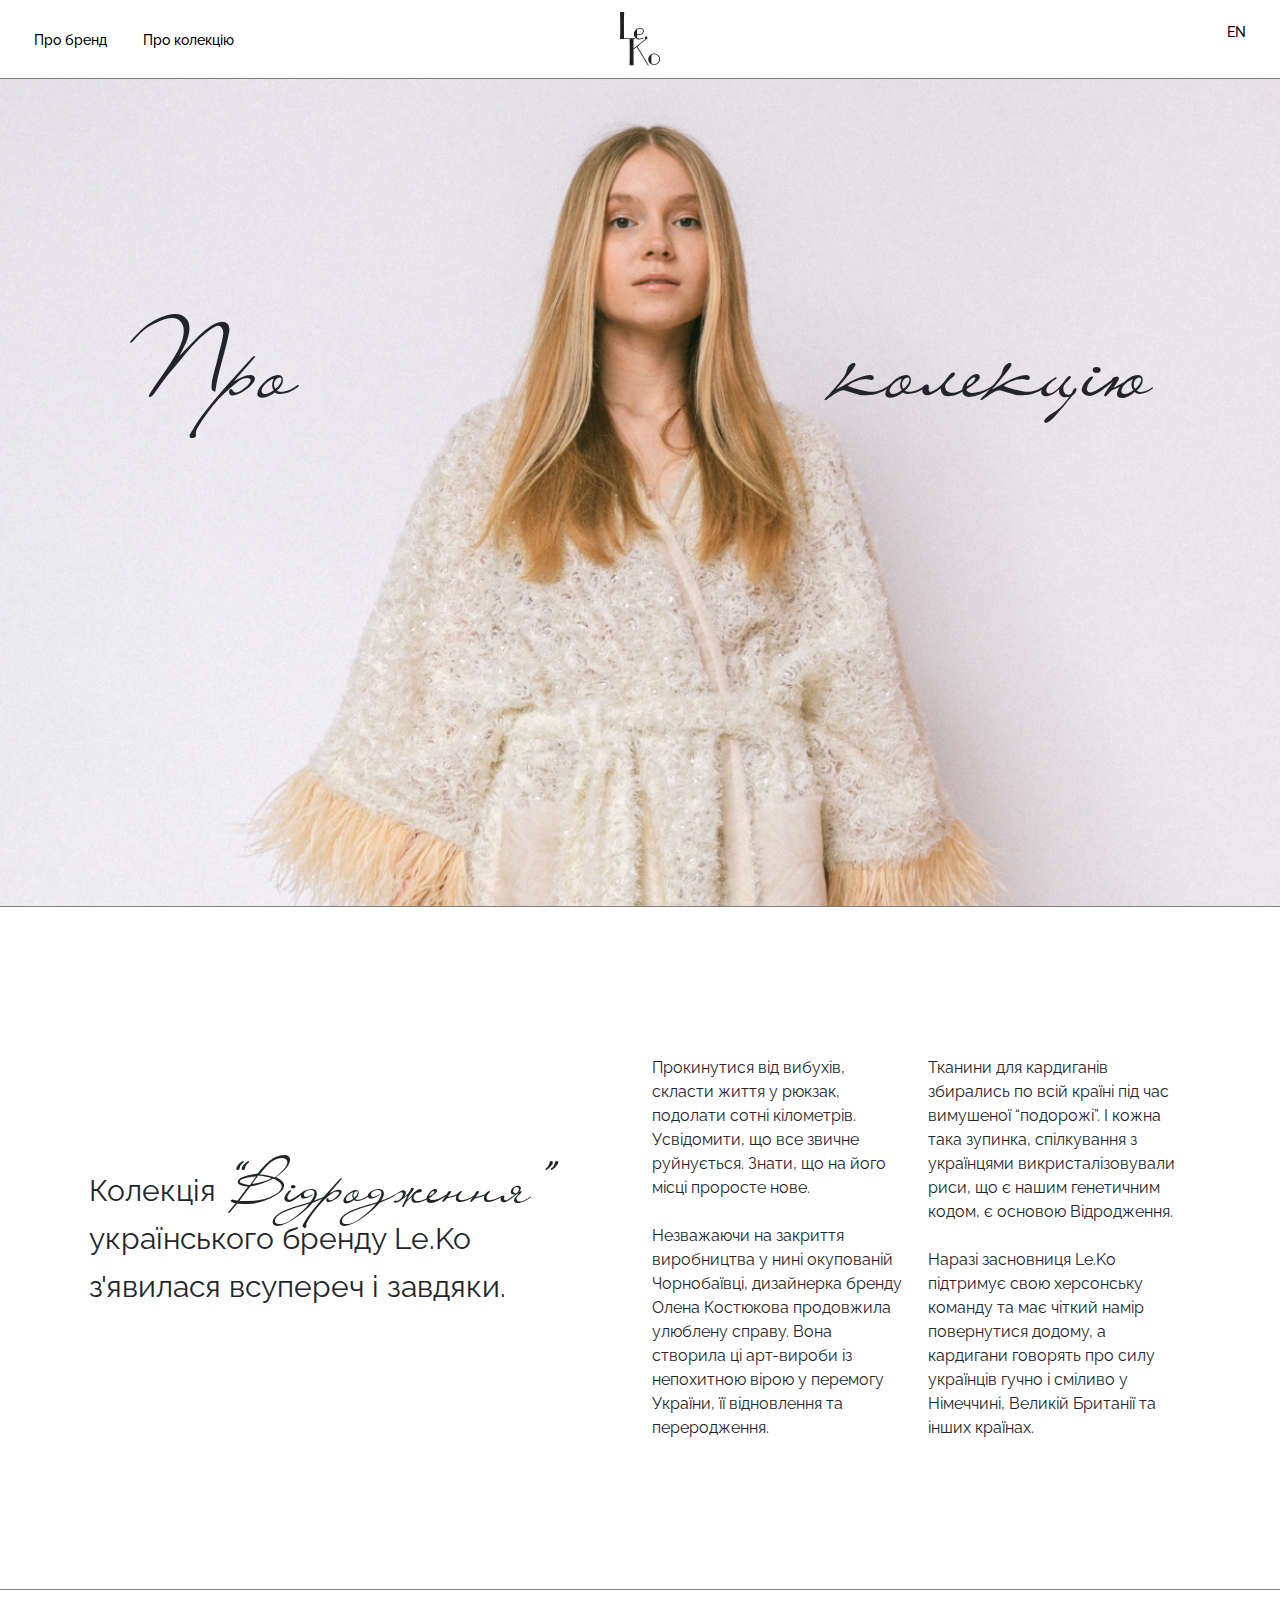
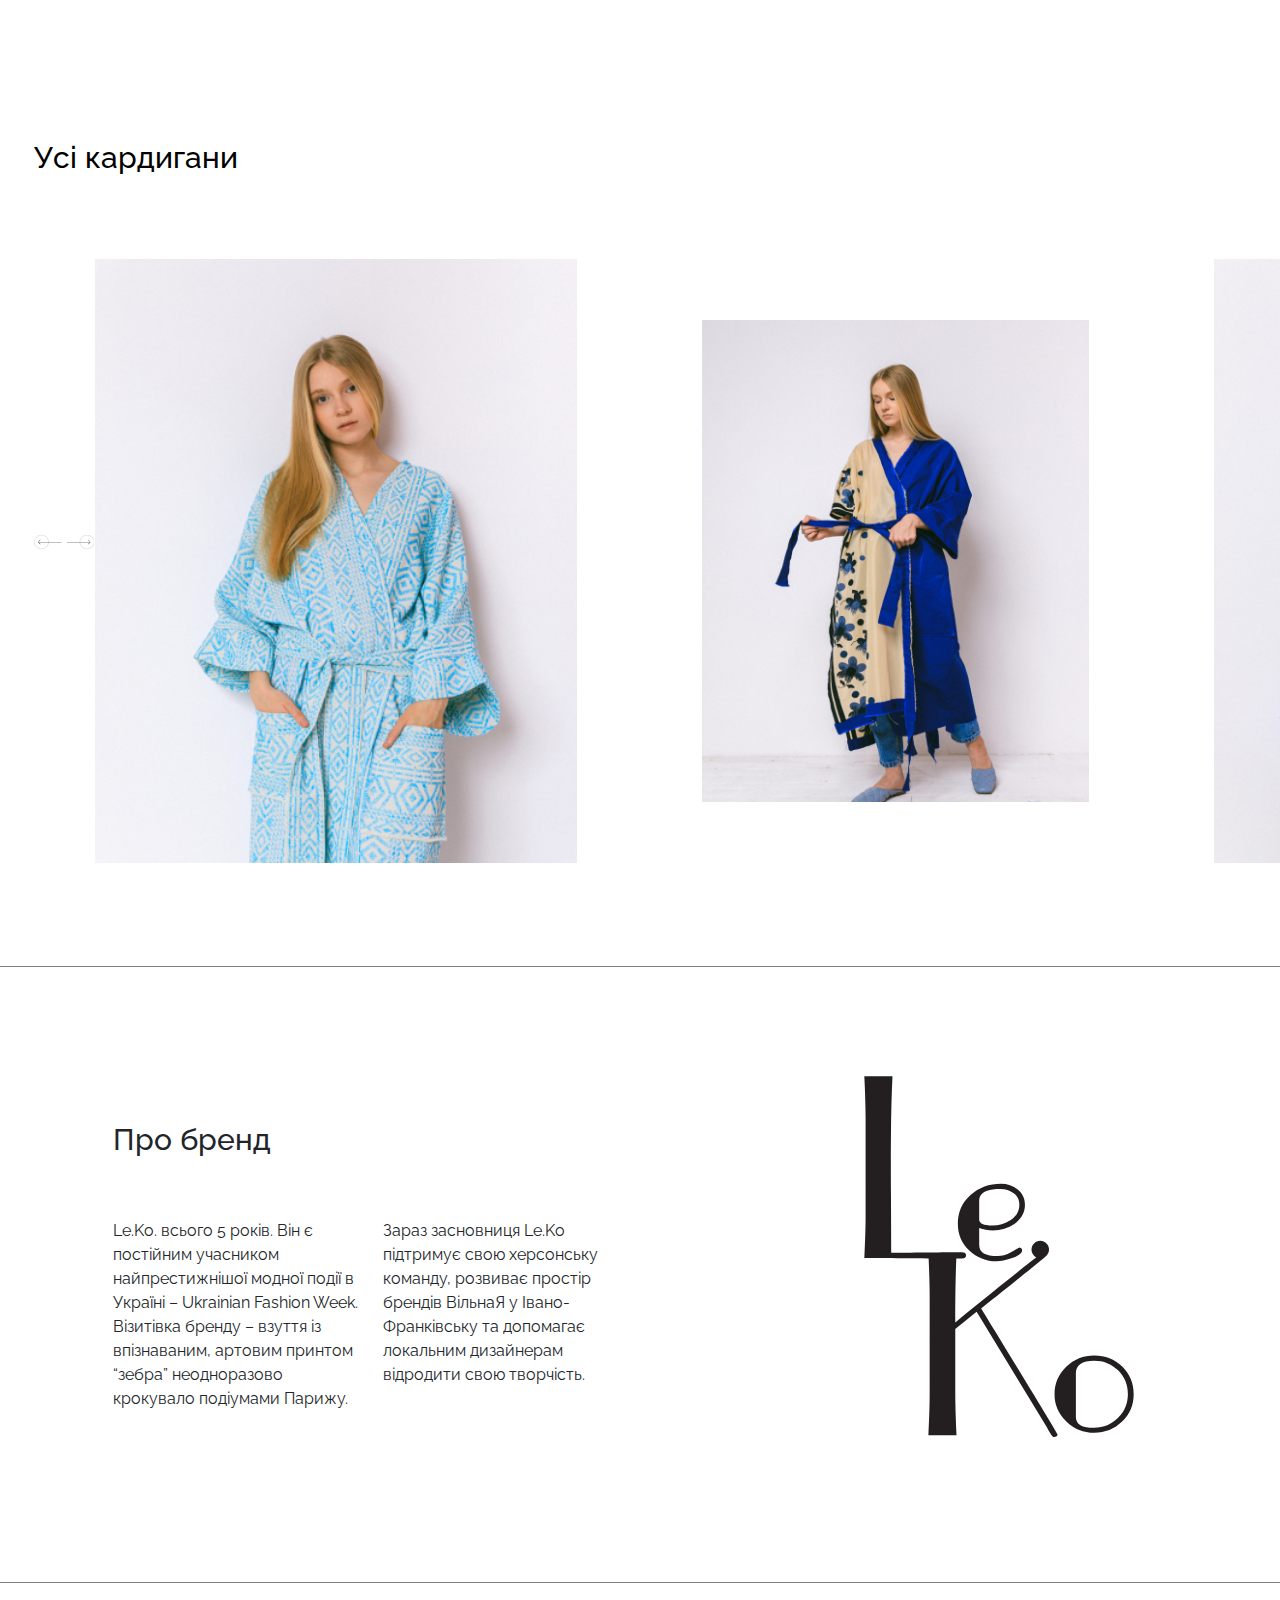
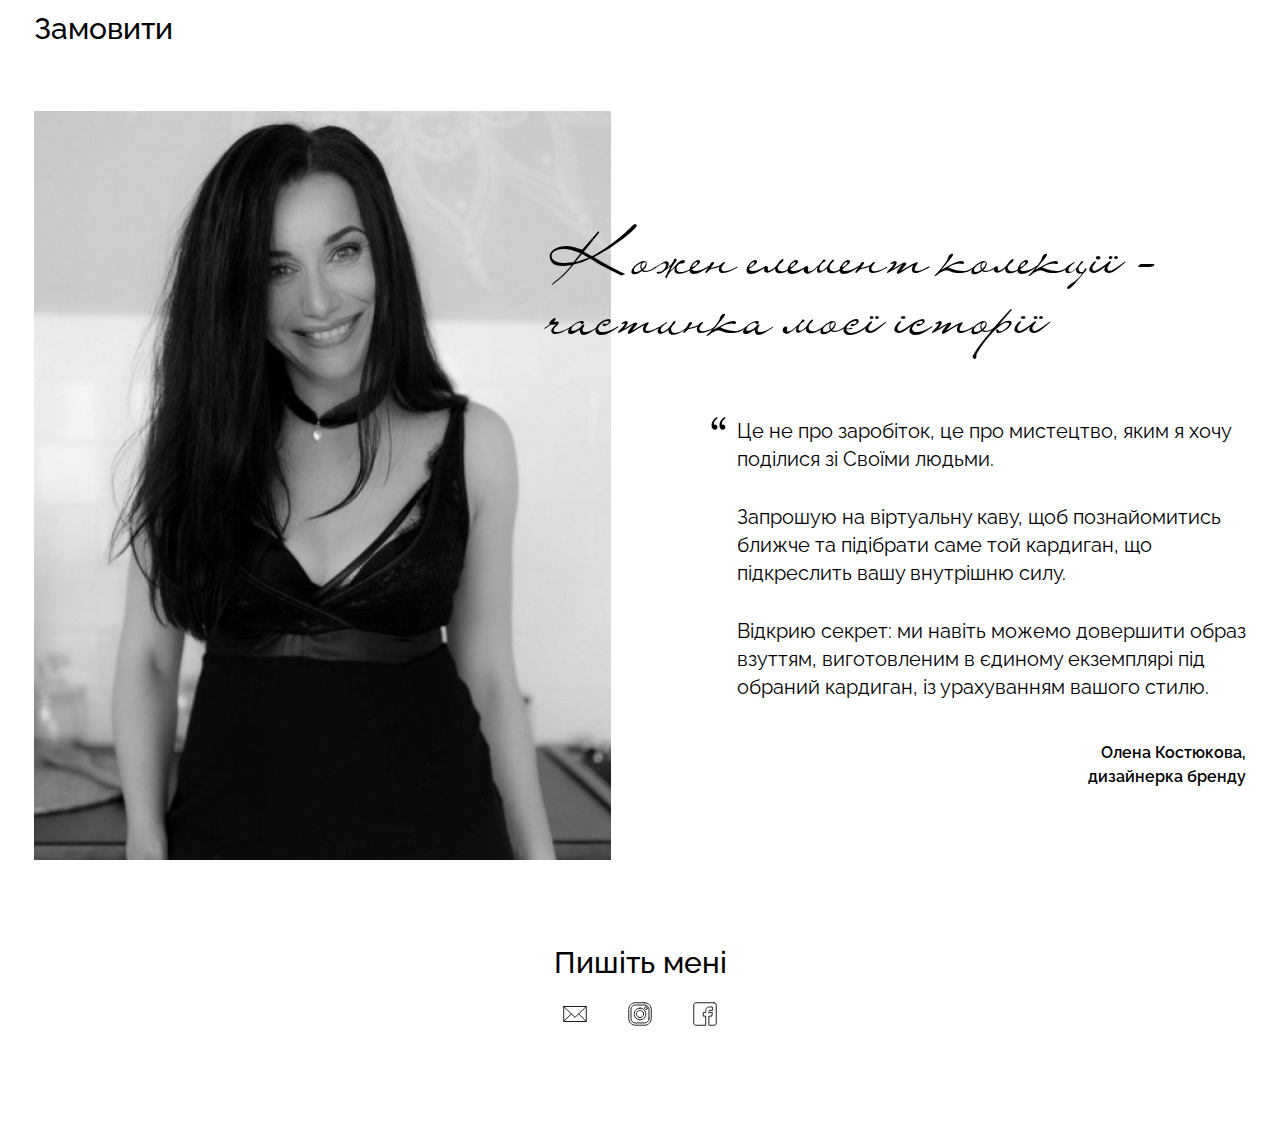
==== commit 58980137: "font fixed and about adapt finished" ====
--- a/about-us.html
+++ b/about-us.html
@@ -133,25 +133,25 @@
 
 <section class="about-brand-sec ">
     <div class="container row">
-        <div class="col-6 about-brand-text">
+        <div class="col-lg-6 col-sm-12 about-brand-text">
             <h3>
                 Про бренд
             </h3>
             <div class="row">
-                <p class="col-6 comment-text">
+                <p class="col-lg-6 col-sm-12 comment-text">
                     Le.Ko. всього 5 років. Він є постійним учасником найпрестижнішої модної події в Україні – Ukrainian
                     Fashion Week.
 
                     Візитівка бренду – взуття із впізнаваним, артовим принтом “зебра” неодноразово крокувало подіумами
                     Парижу.
                 </p>
-                <p class="col-6 comment-text">
+                <p class="col-lg-6 col-sm-12 comment-text">
                     Зараз засновниця Le.Ko підтримує свою херсонську команду, розвиває простір брендів ВільнаЯ у
                     Івано-Франківську та допомагає локальним дизайнерам відродити свою творчість.
                 </p>
             </div>
         </div>
-        <div class="col-4 offset-2">
+        <div class="col-lg-4 col-6 offset-lg-2 offset-6">
             <div class="logo-div">
                 <img src="images/logo-pro-brand.svg" class="img-brand-logo">
             </div>
@@ -176,7 +176,7 @@
 
             <div class="designer-text">
                 <p class="designer-title">
-                    Кожен елемент колекції – частинка моєї історії
+                    Кожен елемент колекцiї – частинка моєї історії
                 </p>
                 <p class="designer-speech">
                     <span>
--- a/css/main-style.css
+++ b/css/main-style.css
@@ -1,7 +1,7 @@
 @import url(bootstrap.css);
 @font-face {
   font-family: 'Liana';
-  src: url("../fonts/Liana.woff2") format("woff2"), url("../fonts/Liana.woff") format("woff"), url("../fonts/Liana.ttf") format("truetype");
+  src: url("../fonts/Lainy_Day.woff2") format("woff2"), url("../fonts/Lainy_Day.woff") format("woff"), url("../fonts/Lainy_Day.ttf") format("truetype");
   font-weight: normal;
   font-style: normal;
   font-display: swap; }
@@ -761,8 +761,6 @@
     @media screen and (max-width: 767px) {
       .about-article-sec:after {
         bottom: -60px; } }
-  .about-article-sec article {
-    padding: 0; }
   .about-article-sec .about-main-comment {
     width: 494px;
     font-family: Raleway;
@@ -813,10 +811,19 @@
     font-size: 30px;
     line-height: 38px;
     margin-bottom: 60px; }
+    @media screen and (max-width: 575px) {
+      .about-brand-sec h3 {
+        font-size: 24px;
+        line-height: 32px;
+        margin-bottom: 24px; } }
   .about-brand-sec .logo-div {
-    height: 404px;
-    width: 404px;
+    max-height: 404px;
+    max-width: 404px;
     margin: auto; }
+    @media screen and (max-width: 575px) {
+      .about-brand-sec .logo-div {
+        height: 130px;
+        width: 130px; } }
   .about-brand-sec .img-brand-logo {
     height: 100%;
     display: block;
@@ -824,6 +831,9 @@
   .about-brand-sec .about-brand-text {
     padding-top: 45px;
     margin-bottom: 45px; }
+    @media screen and (max-width: 575px) {
+      .about-brand-sec .about-brand-text {
+        margin-bottom: 5px; } }
 
 #about-brand {
   position: relative;
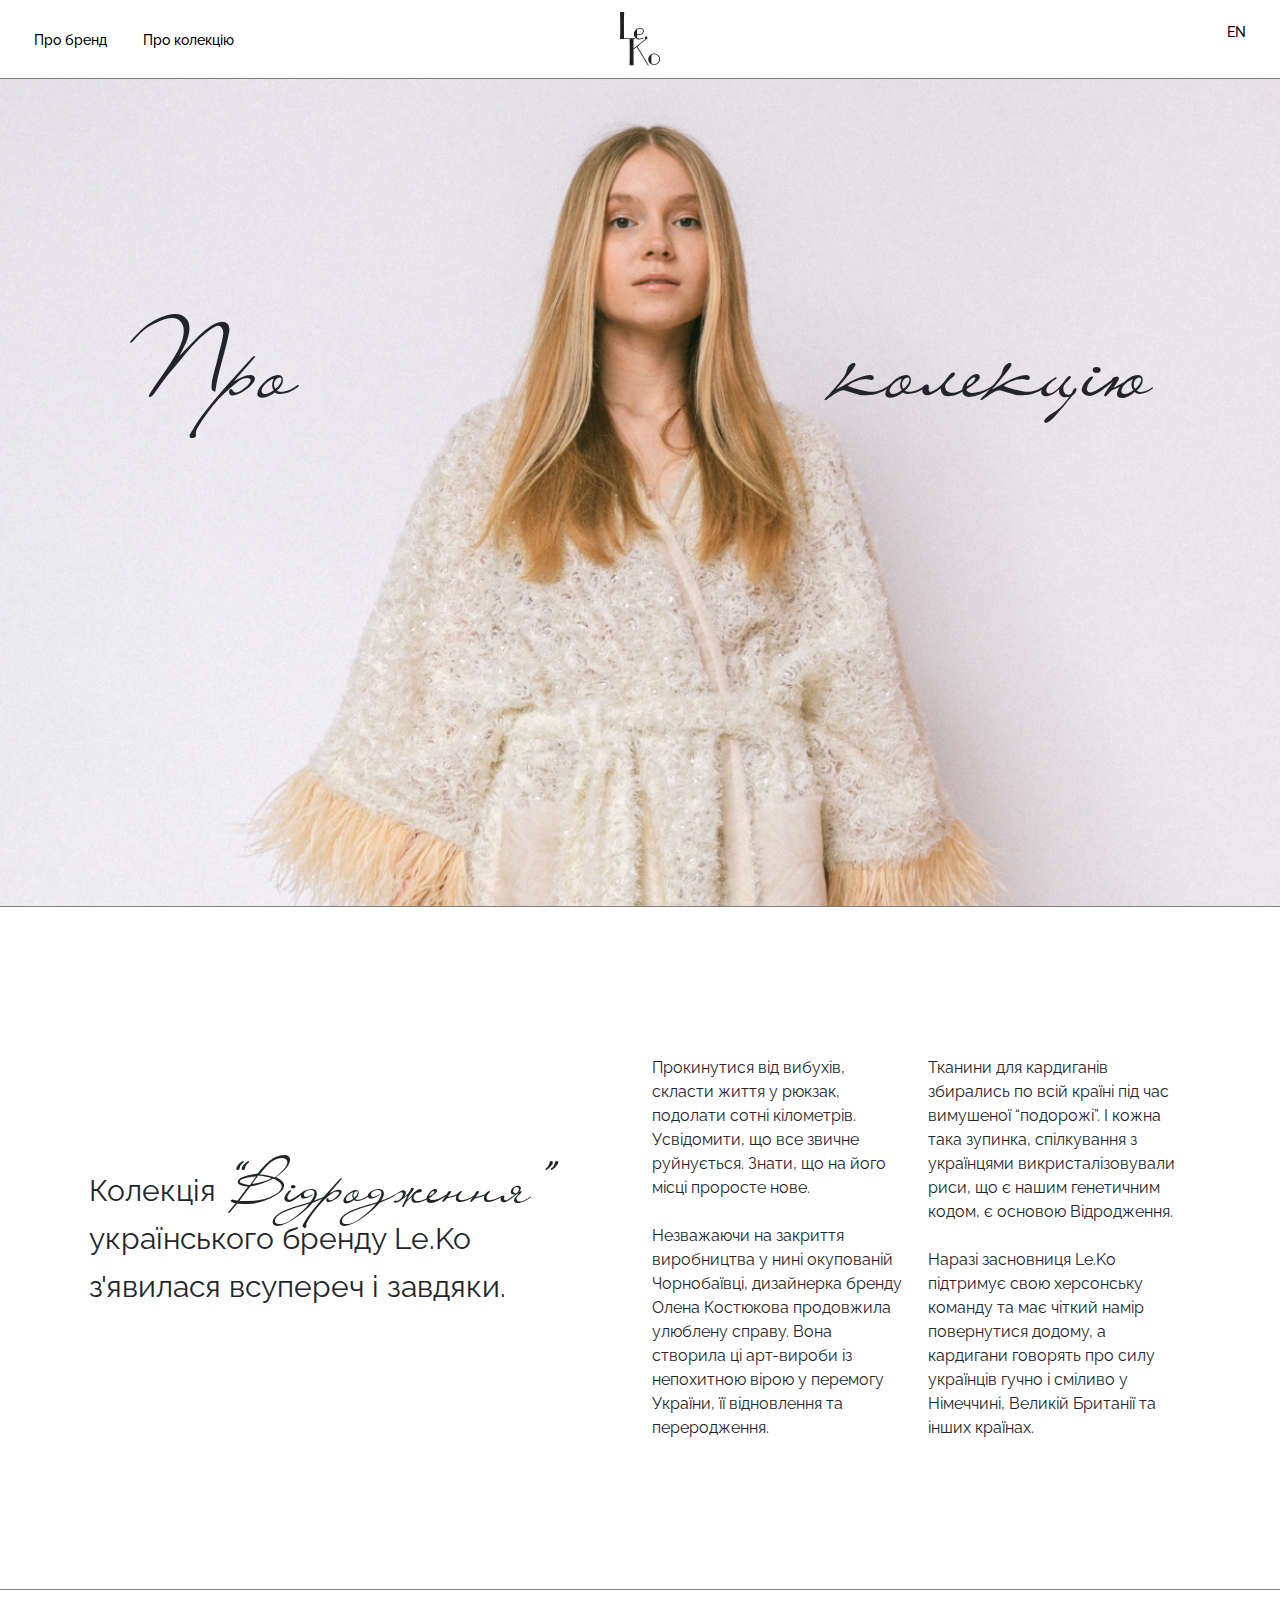
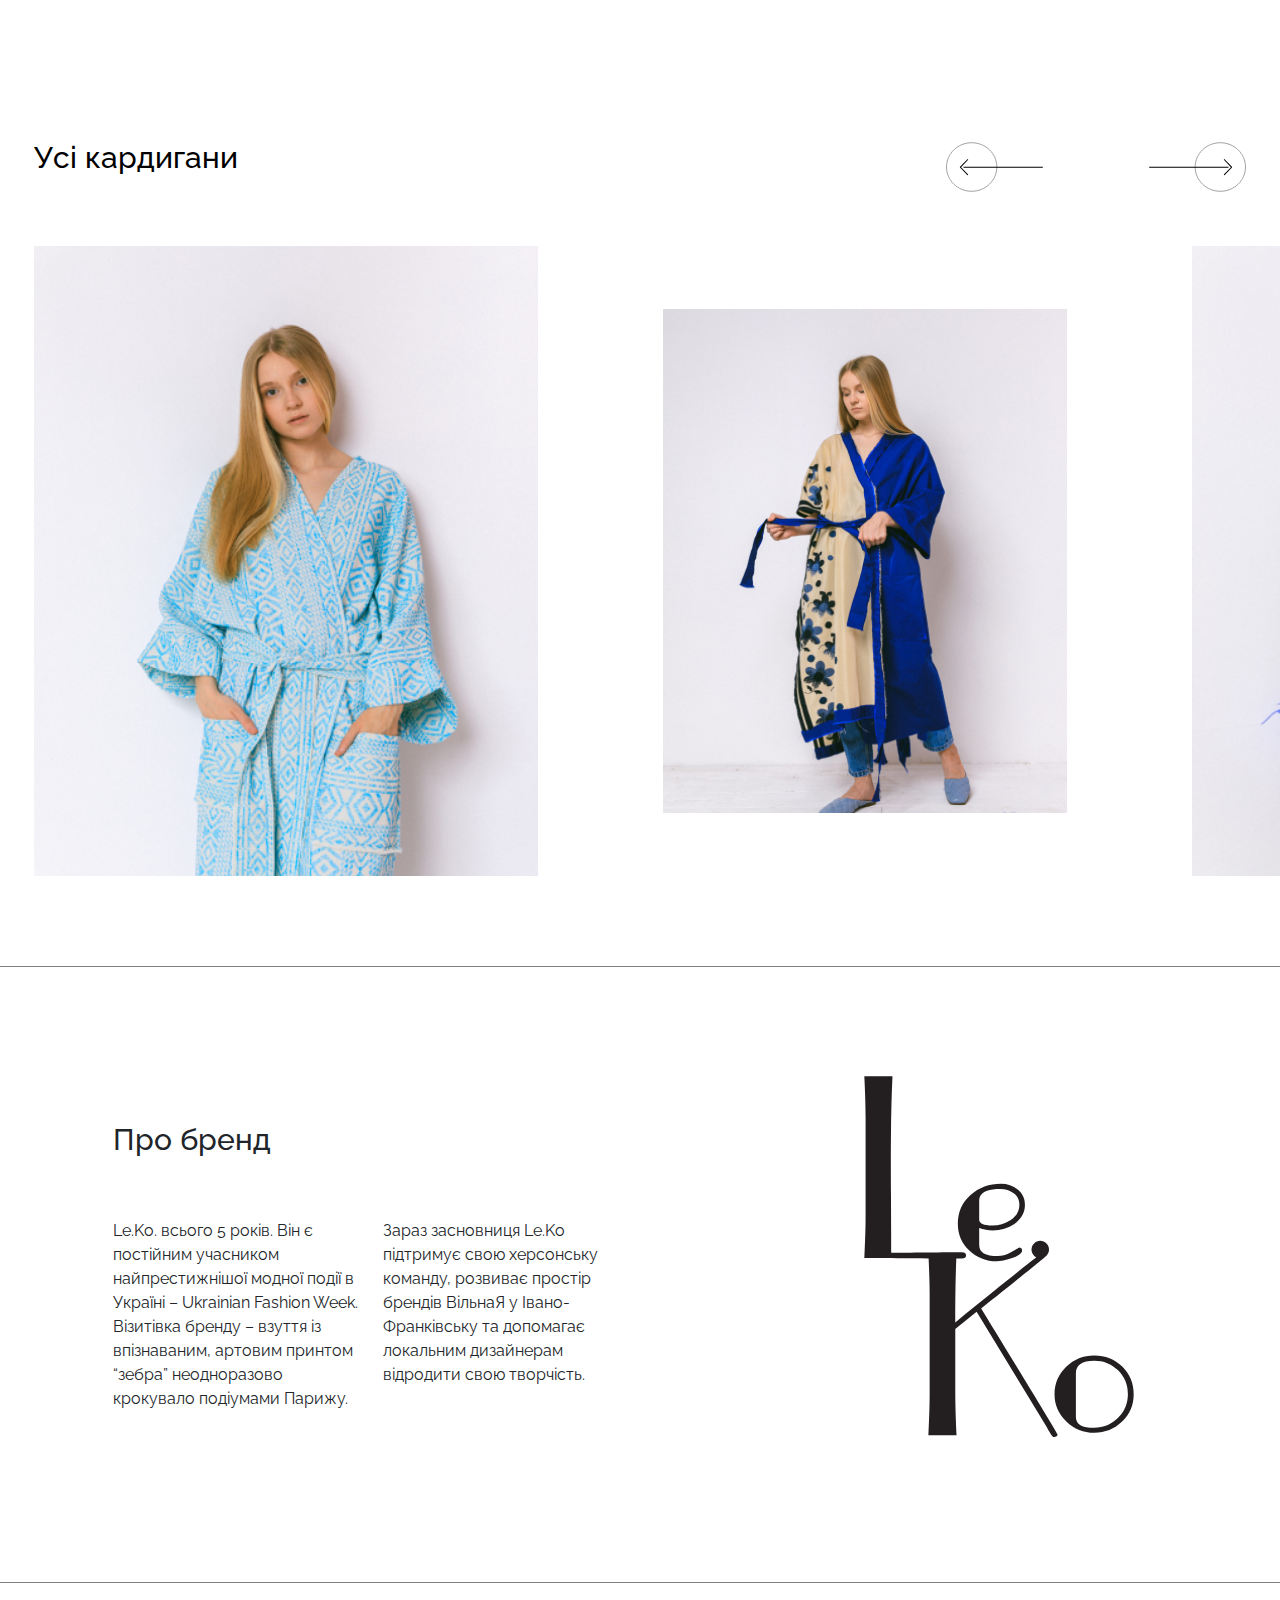
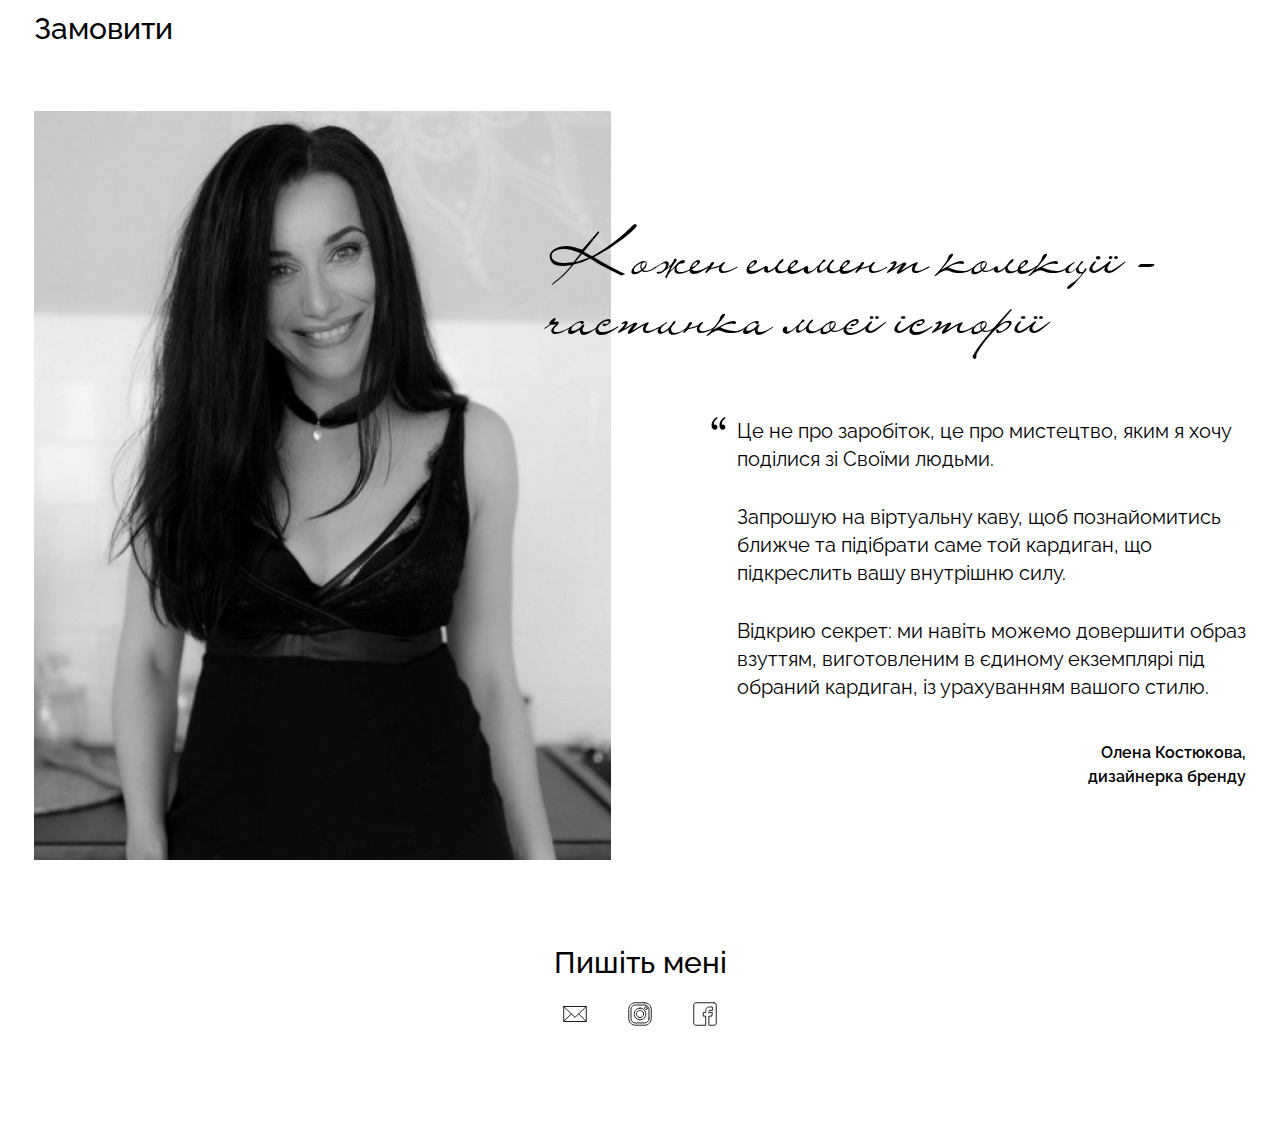
==== commit 58163f49: "about carousel updated" ====
--- a/about-us.html
+++ b/about-us.html
@@ -27,8 +27,8 @@
 
 <header class="cont d-flex justify-content-between align-items-center">
     <ul class="d-flex col-4">
-        <li><a target="_blank" href="about-us.html#about-brand"> Про бренд </a></li>
-        <li><a target="_blank" href="about-us.html">Про колекцію</a></li>
+        <li><a target="" href="about-us.html#about-brand"> Про бренд </a></li>
+        <li><a target="" href="about-us.html">Про колекцію</a></li>
     </ul>
 
     <a href="index.html" class="logo">
@@ -91,44 +91,44 @@
             Усі кардигани
         </h4>
 
-
         <ul class="ul-carousel m">
 
+            <li class="el1">
+                <img src="images/rest-butterfly.jpg" alt="picture">
+            </li>
+
+            <li class="el2">
+                <img src="images/rest-blue.jpg" alt="picture">
+            </li>
+
+            <li class="el3">
+                <img src="images/rest-blue-white.jpg" alt="picture">
+            </li>
+
+            <li class="el4">
+                <img src="images/rest-butterfly.jpg" alt="picture">
+            </li>
+
+            <li class="el5">
+                <img src="images/rest-blue.jpg" alt="picture">
+            </li>
+
+            <li class="el6">
+                <img src="images/rest-blue-white.jpg" alt="picture">
+            </li>
+
+        </ul>
+
+        <div class="arrow-cont">
             <a class="arrow-left">
-
             </a>
             <a class="arrow-right">
-
             </a>
-
-            <li class="el1">
-                <img src="images/rest-butterfly.jpg" alt="picture">
-            </li>
-
-            <li class="el2">
-                <img src="images/rest-blue.jpg" alt="picture">
-            </li>
-
-            <li class="el3">
-                <img src="images/rest-blue-white.jpg" alt="picture">
-            </li>
-
-            <li class="el4">
-                <img src="images/rest-butterfly.jpg" alt="picture">
-            </li>
-
-            <li class="el5">
-                <img src="images/rest-blue.jpg" alt="picture">
-            </li>
-
-            <li class="el6">
-                <img src="images/rest-blue-white.jpg" alt="picture">
-            </li>
-
-        </ul>
-
-    </div>
-</section>
+        </div>
+
+    </div>
+</section>
+
 <a id="about-brand" ></a>
 
 <section class="about-brand-sec ">
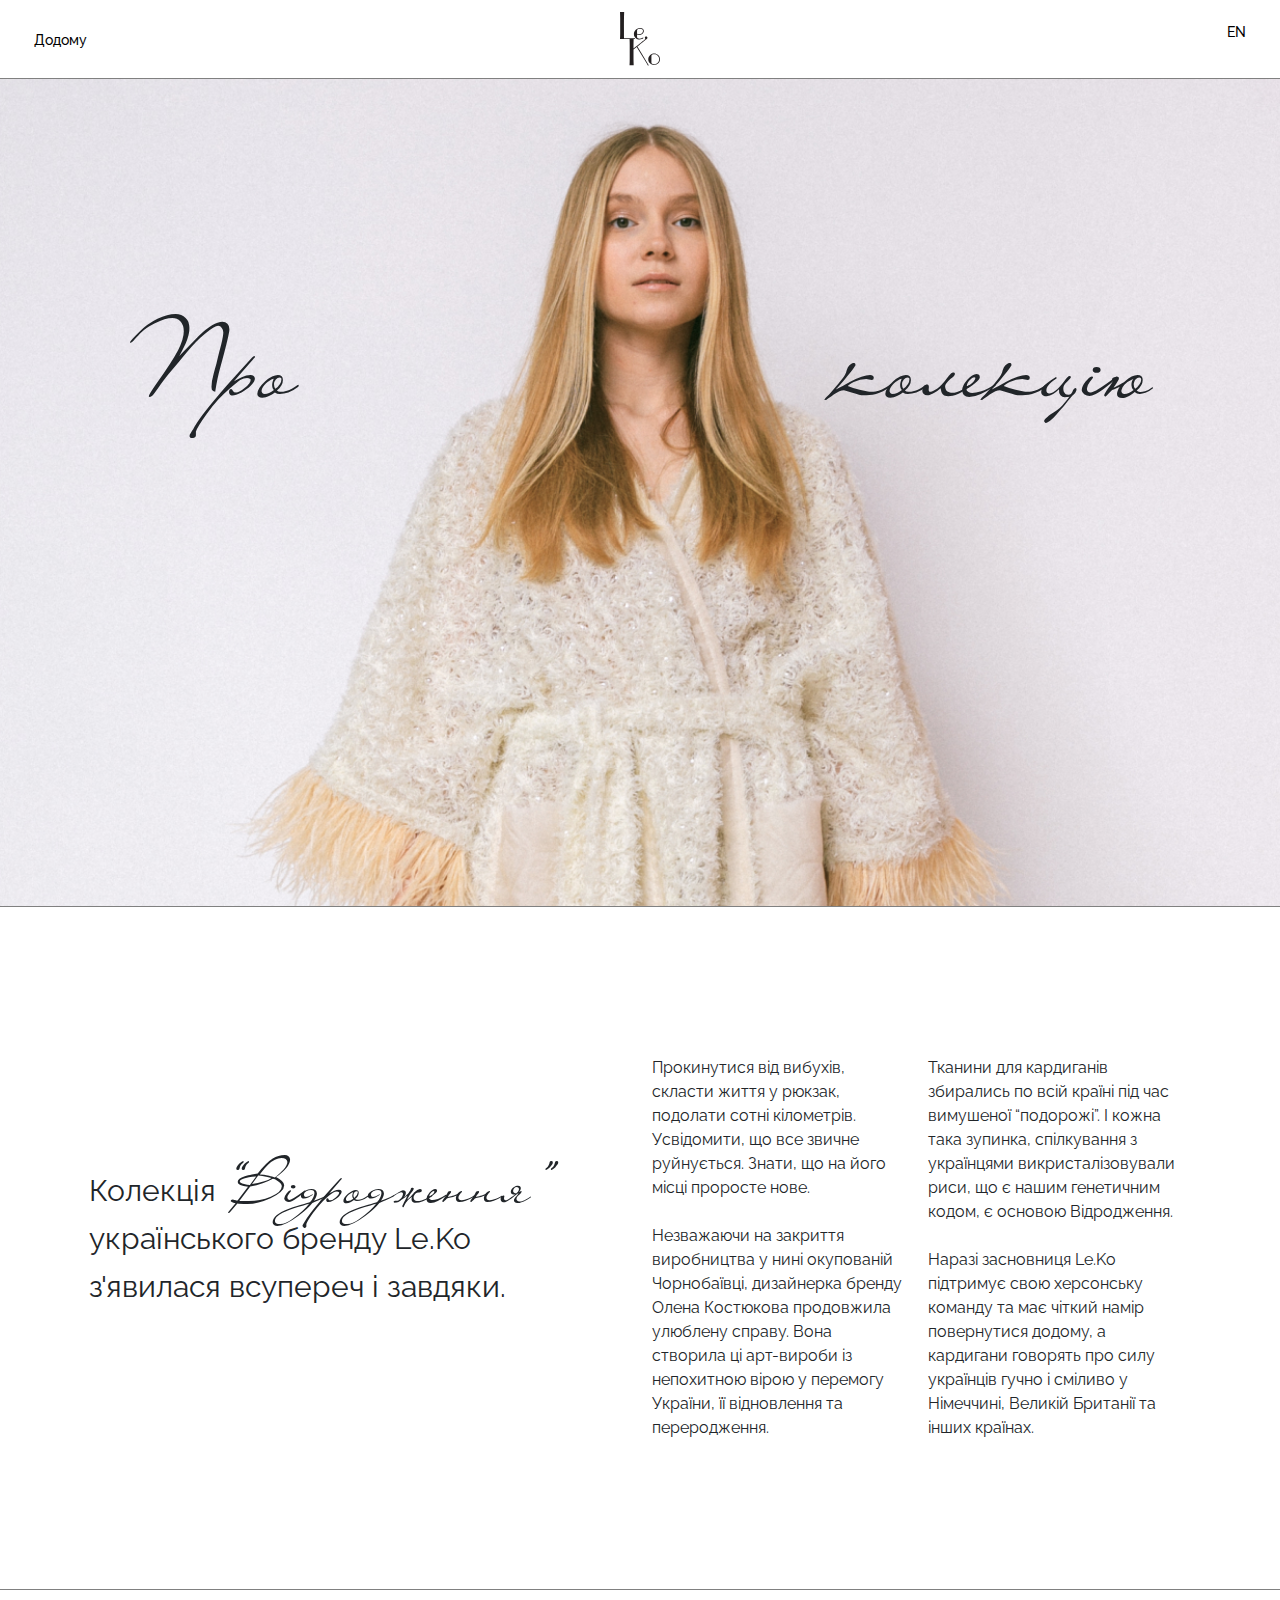
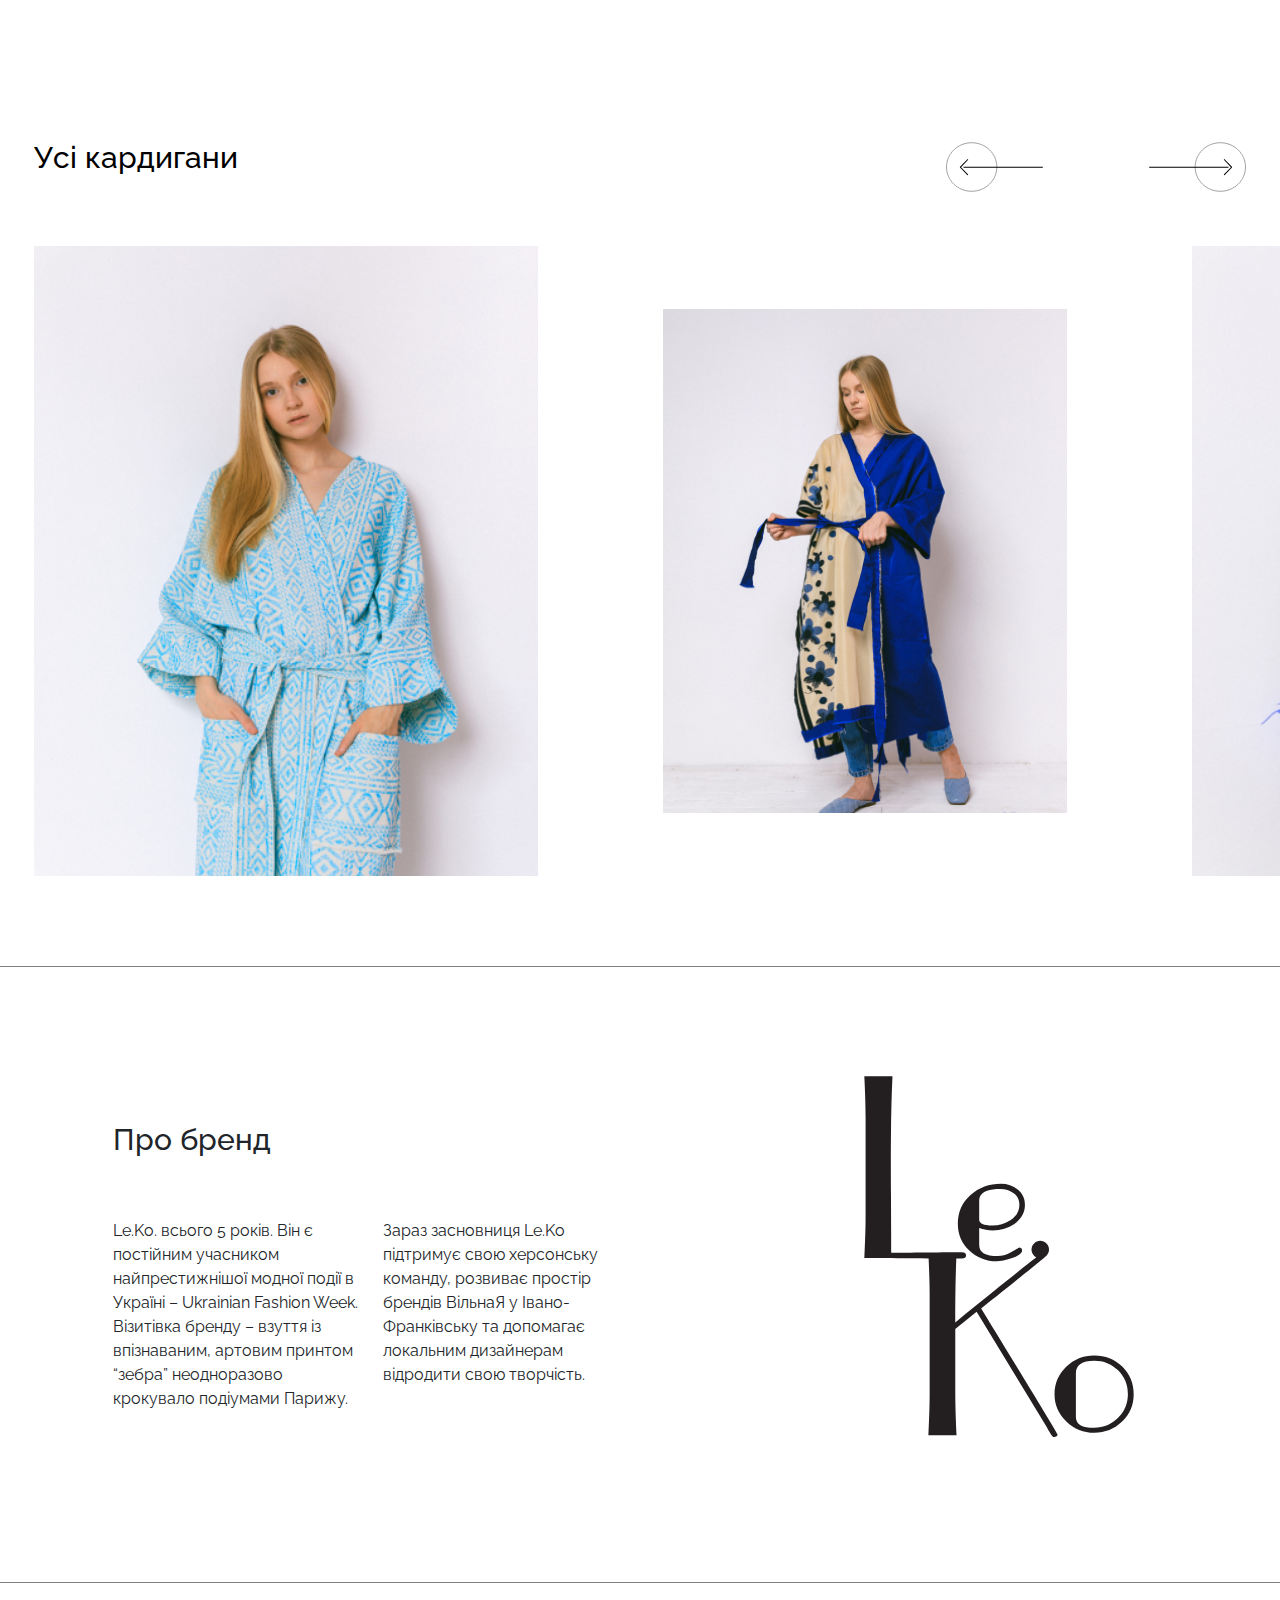
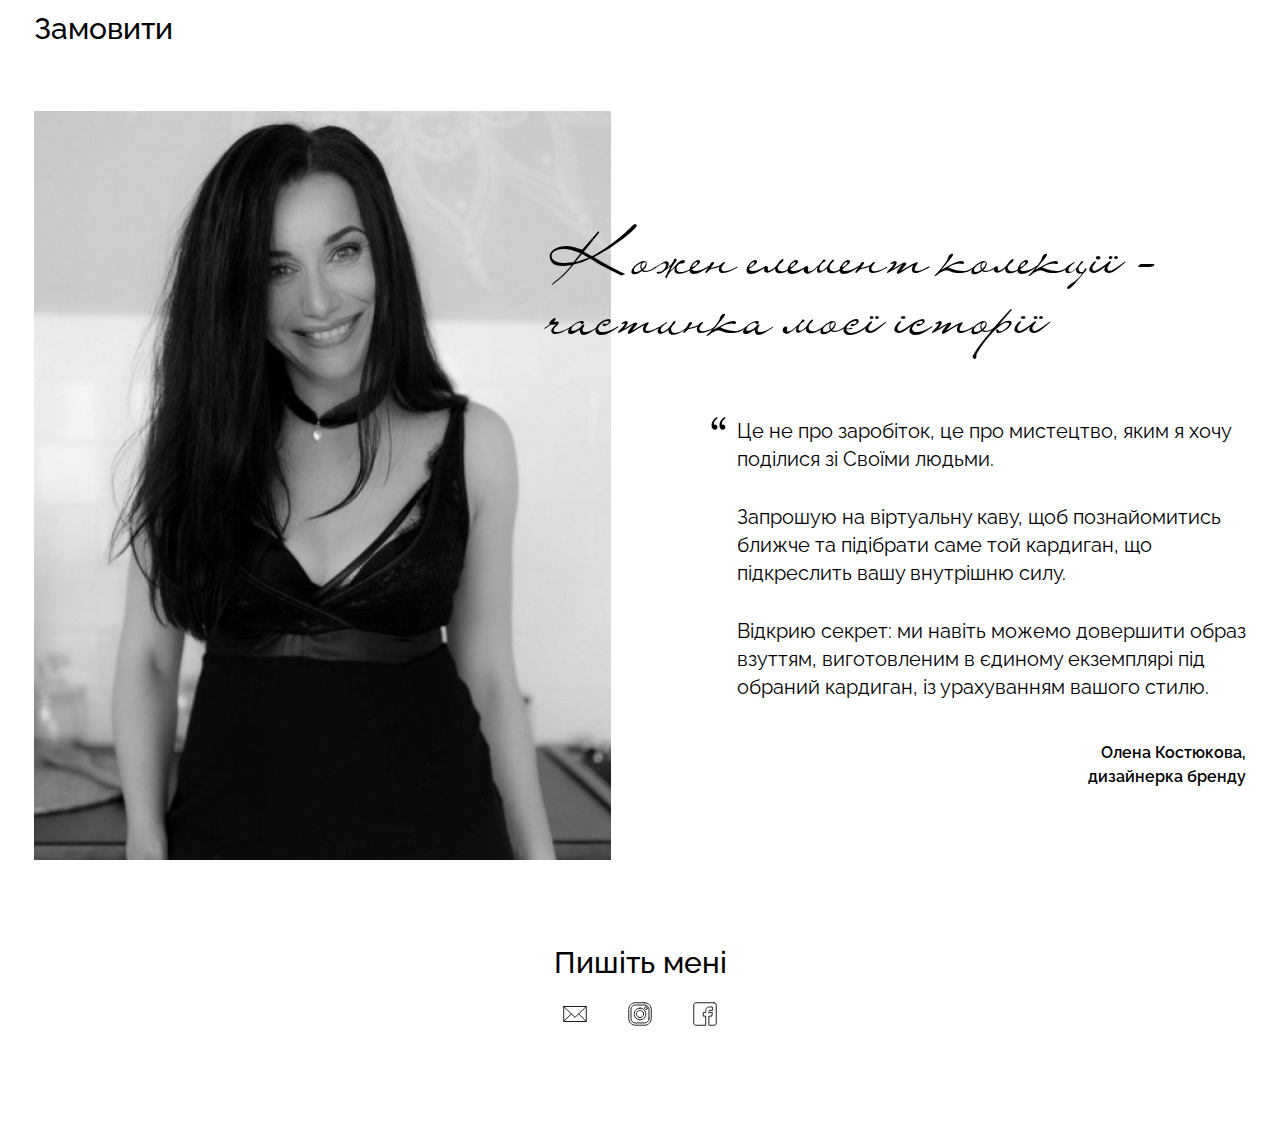
==== commit 19edb5e9: "Fixed titles Added Home button" ====
--- a/about-us.html
+++ b/about-us.html
@@ -27,8 +27,8 @@
 
 <header class="cont d-flex justify-content-between align-items-center">
     <ul class="d-flex col-4">
-        <li><a target="" href="about-us.html#about-brand"> Про бренд </a></li>
-        <li><a target="" href="about-us.html">Про колекцію</a></li>
+        <li><a target="" href="./index.html"> Додому </a></li>
+<!--        <li><a target="" href="about-us.html">Про колекцію</a></li>-->
     </ul>
 
     <a href="index.html" class="logo">
--- a/css/main-style.css
+++ b/css/main-style.css
@@ -94,12 +94,15 @@
   /*margin-left: -400px;*/
   position: relative;
   align-items: center; }
+  @media screen and (max-width: 575px) {
+    ul.items {
+      height: 400px; } }
 
 ul.items li {
   list-style-type: none;
   /*width: 288px;*/
   /*width: 400px;*/
-  transition: transform .5s ease-in-out, left .5s ease-in-out, margin-left .5s ease-in-out, margin-right .5s ease-in-out, width .5s ease-in-out, height .5s ease-in-out;
+  transition: transform .5s ease-in-out, left .5s ease-in-out, margin-left .5s ease-in-out, margin-right .5s ease-in-out, width .5s ease-in-out, height .5s ease-in-out, padding-top .5s ease-in-out;
   position: relative;
   /*transform: scale(0);*/
   width: 0;
@@ -111,9 +114,17 @@
 
 ul.items li:nth-child(3) {
   margin-left: 10px; }
+  @media screen and (max-width: 575px) {
+    ul.items li:nth-child(3) {
+      margin-left: -105px;
+      margin-right: -10px; } }
 
 ul.items li:nth-child(5) {
   margin-right: 10px; }
+  @media screen and (max-width: 575px) {
+    ul.items li:nth-child(5) {
+      margin-right: -105px;
+      margin-left: -10px; } }
 
 /* right items */
 ul.items li:nth-child(2),
@@ -121,6 +132,11 @@
   /*transform: scale(.5);*/
   width: 200px;
   height: 300px; }
+  @media screen and (max-width: 765px) {
+    ul.items li:nth-child(2),
+    ul.items li:nth-child(6) {
+      width: 0px;
+      height: 0px; } }
 
 ul.items li:nth-child(3) {
   /*margin-left: -49px;*/
@@ -134,6 +150,10 @@
   margin-right: 10px;
   margin-left: 10px;
   cursor: pointer; }
+  @media screen and (max-width: 575px) {
+    ul.items li:nth-child(4) {
+      padding-top: 50px;
+      height: 400px; } }
 
 /* left items */
 ul.items li:nth-child(3),
@@ -141,6 +161,11 @@
   /*transform: scale(.75);*/
   width: 300px;
   height: 450px; }
+  @media screen and (max-width: 575px) {
+    ul.items li:nth-child(3),
+    ul.items li:nth-child(5) {
+      padding-top: 50px;
+      height: 300px; } }
 
 ul.items img {
   /*width: 400px;*/
@@ -174,6 +199,12 @@
   color: #fff;
   font-size: 170px;
   font-family: "Liana"; }
+  @media screen and (max-width: 992px) {
+    ul.titles li {
+      font-size: 140px; } }
+  @media screen and (max-width: 575px) {
+    ul.titles li {
+      font-size: 50px; } }
 
 ul.titles li:nth-child(4) {
   opacity: 1;
@@ -802,6 +833,9 @@
     position: absolute;
     top: -110px;
     width: 100%; }
+    @media screen and (max-width: 1150px) {
+      .about-brand-sec:before {
+        top: -40px; } }
   .about-brand-sec .comment-text {
     font-family: Raleway;
     font-size: 16px;
